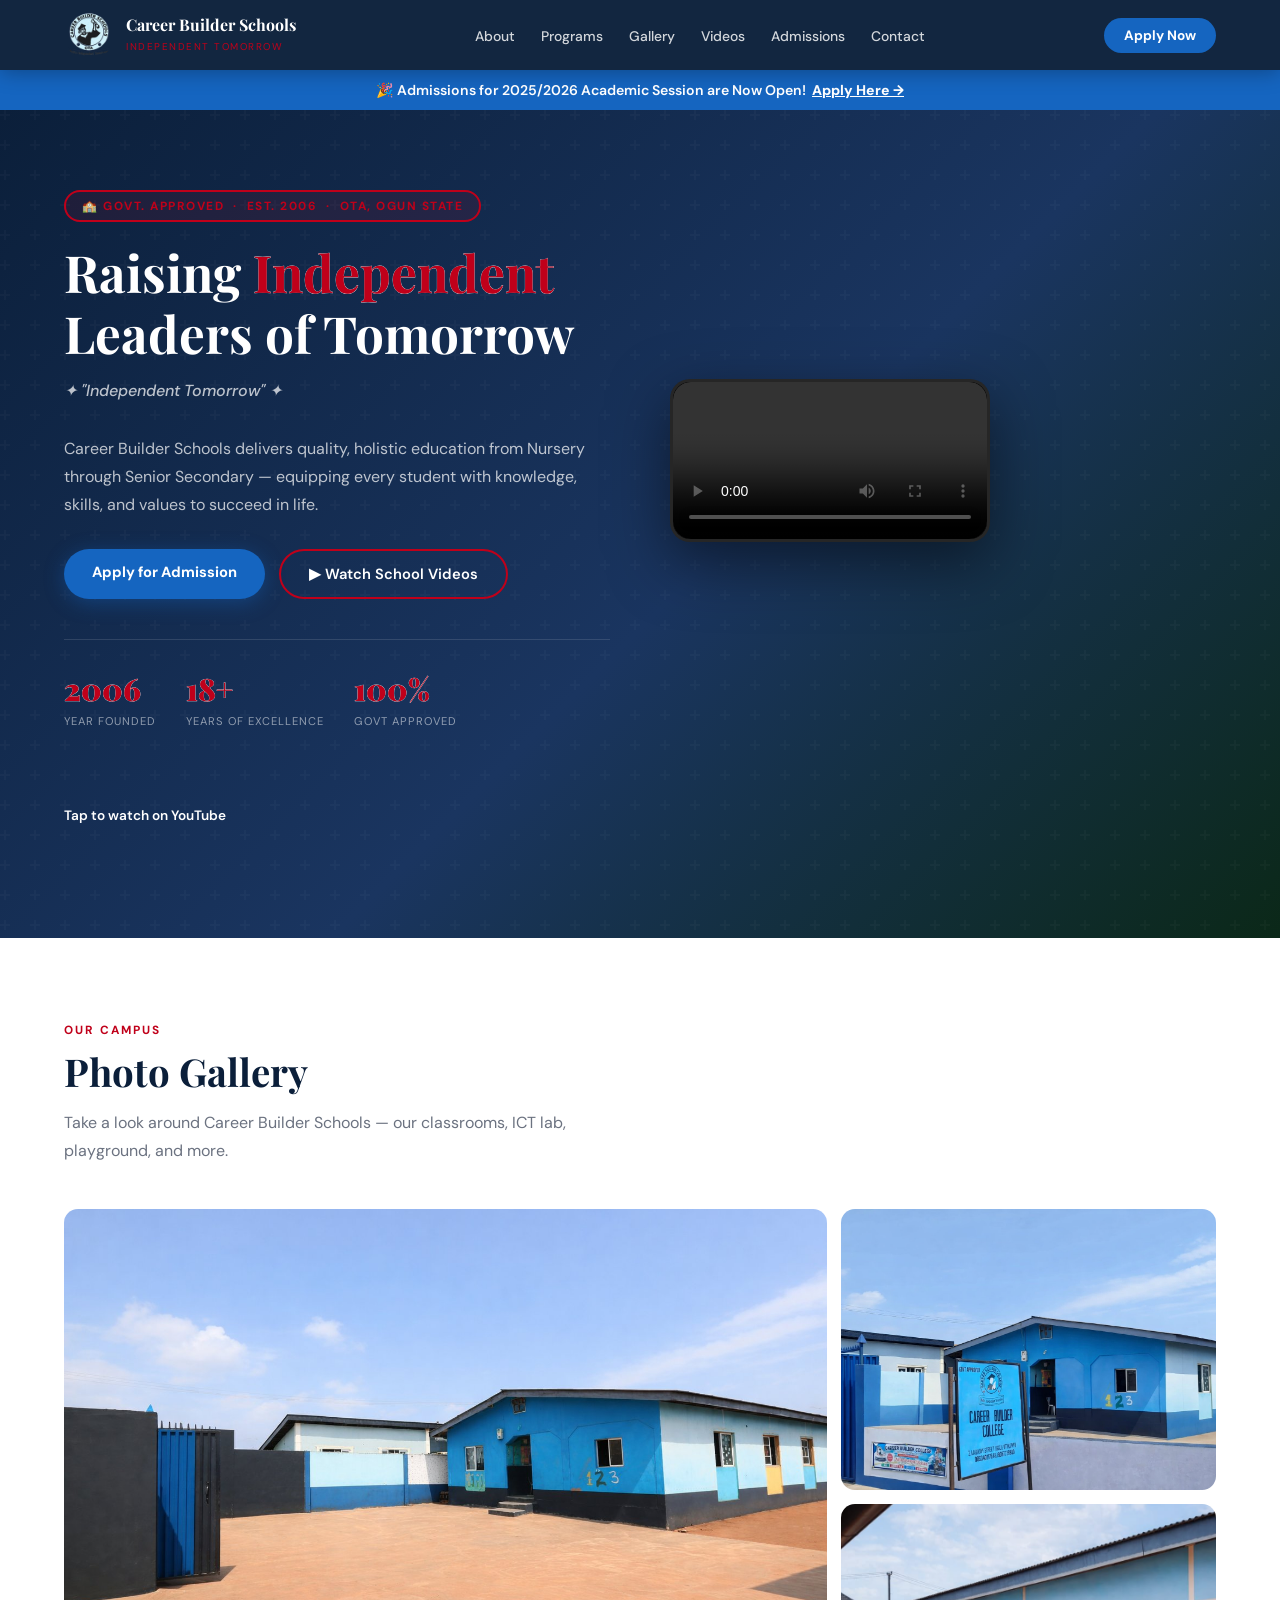
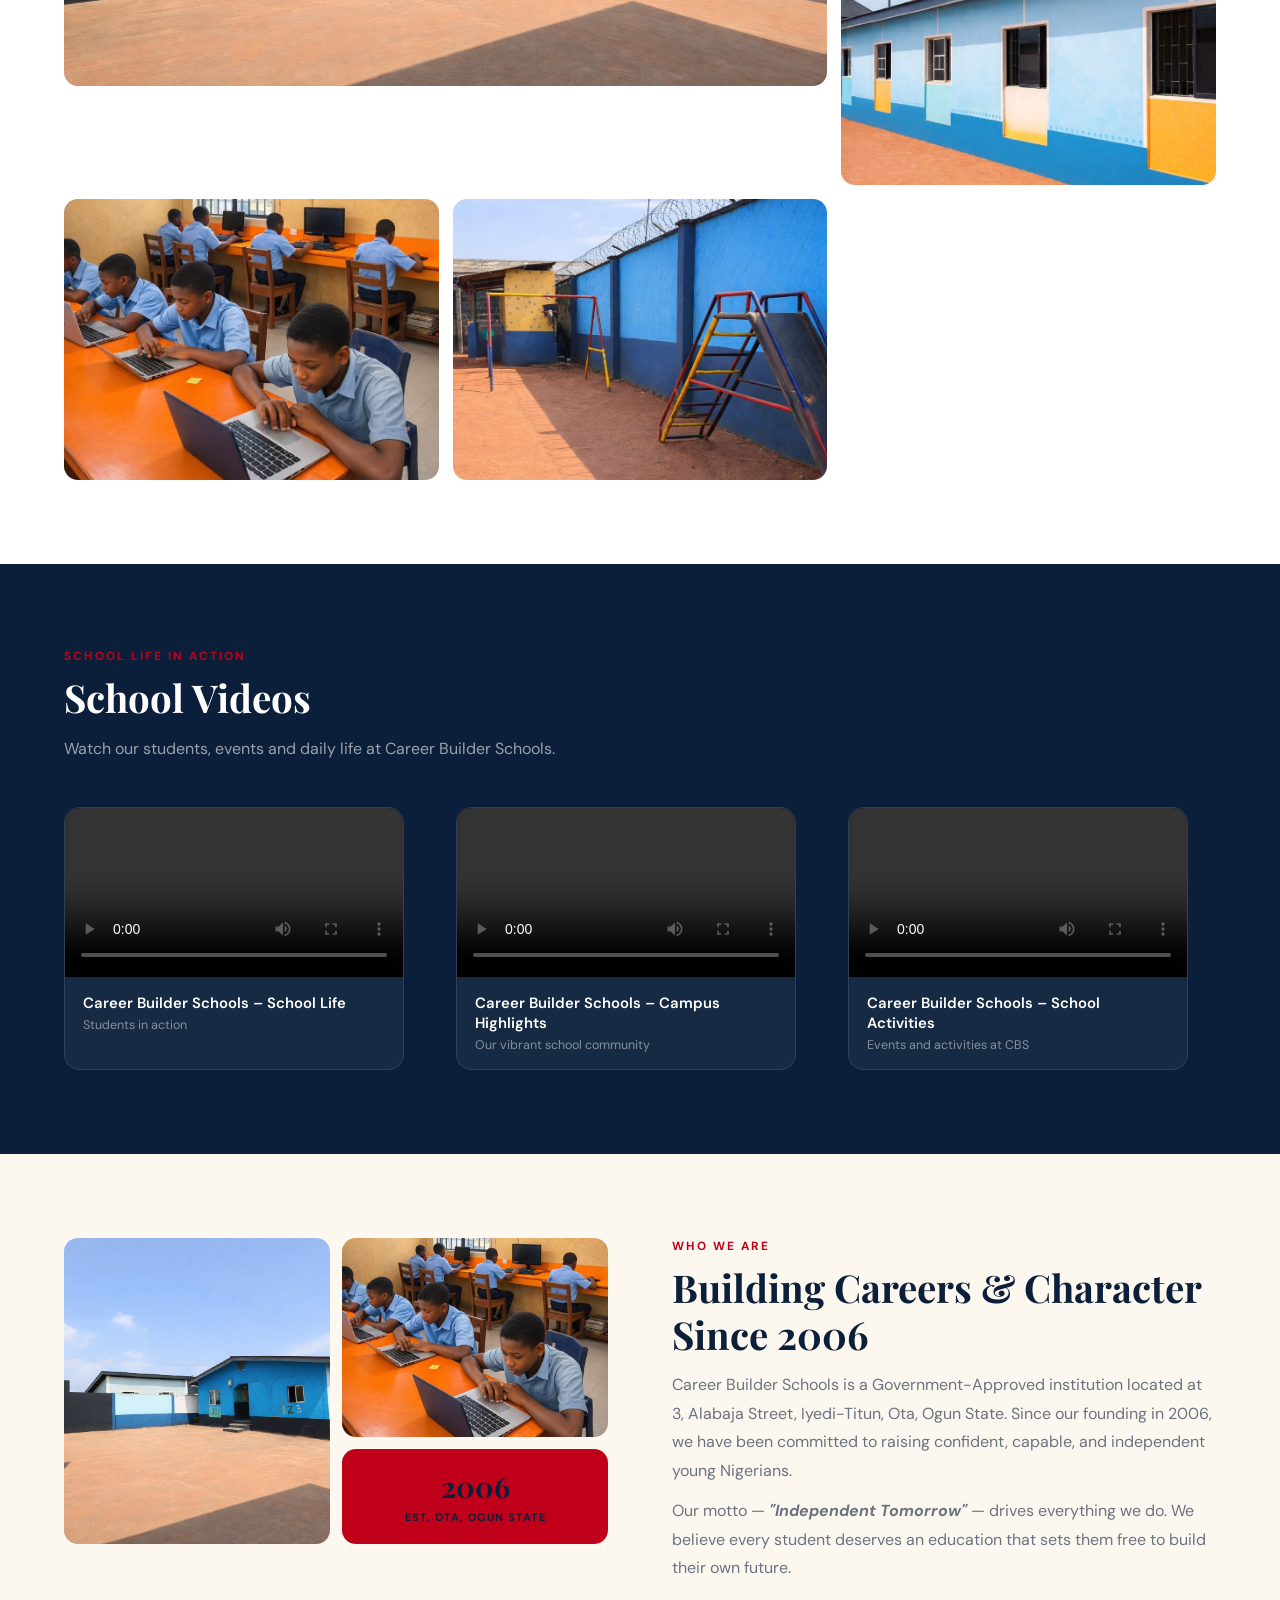
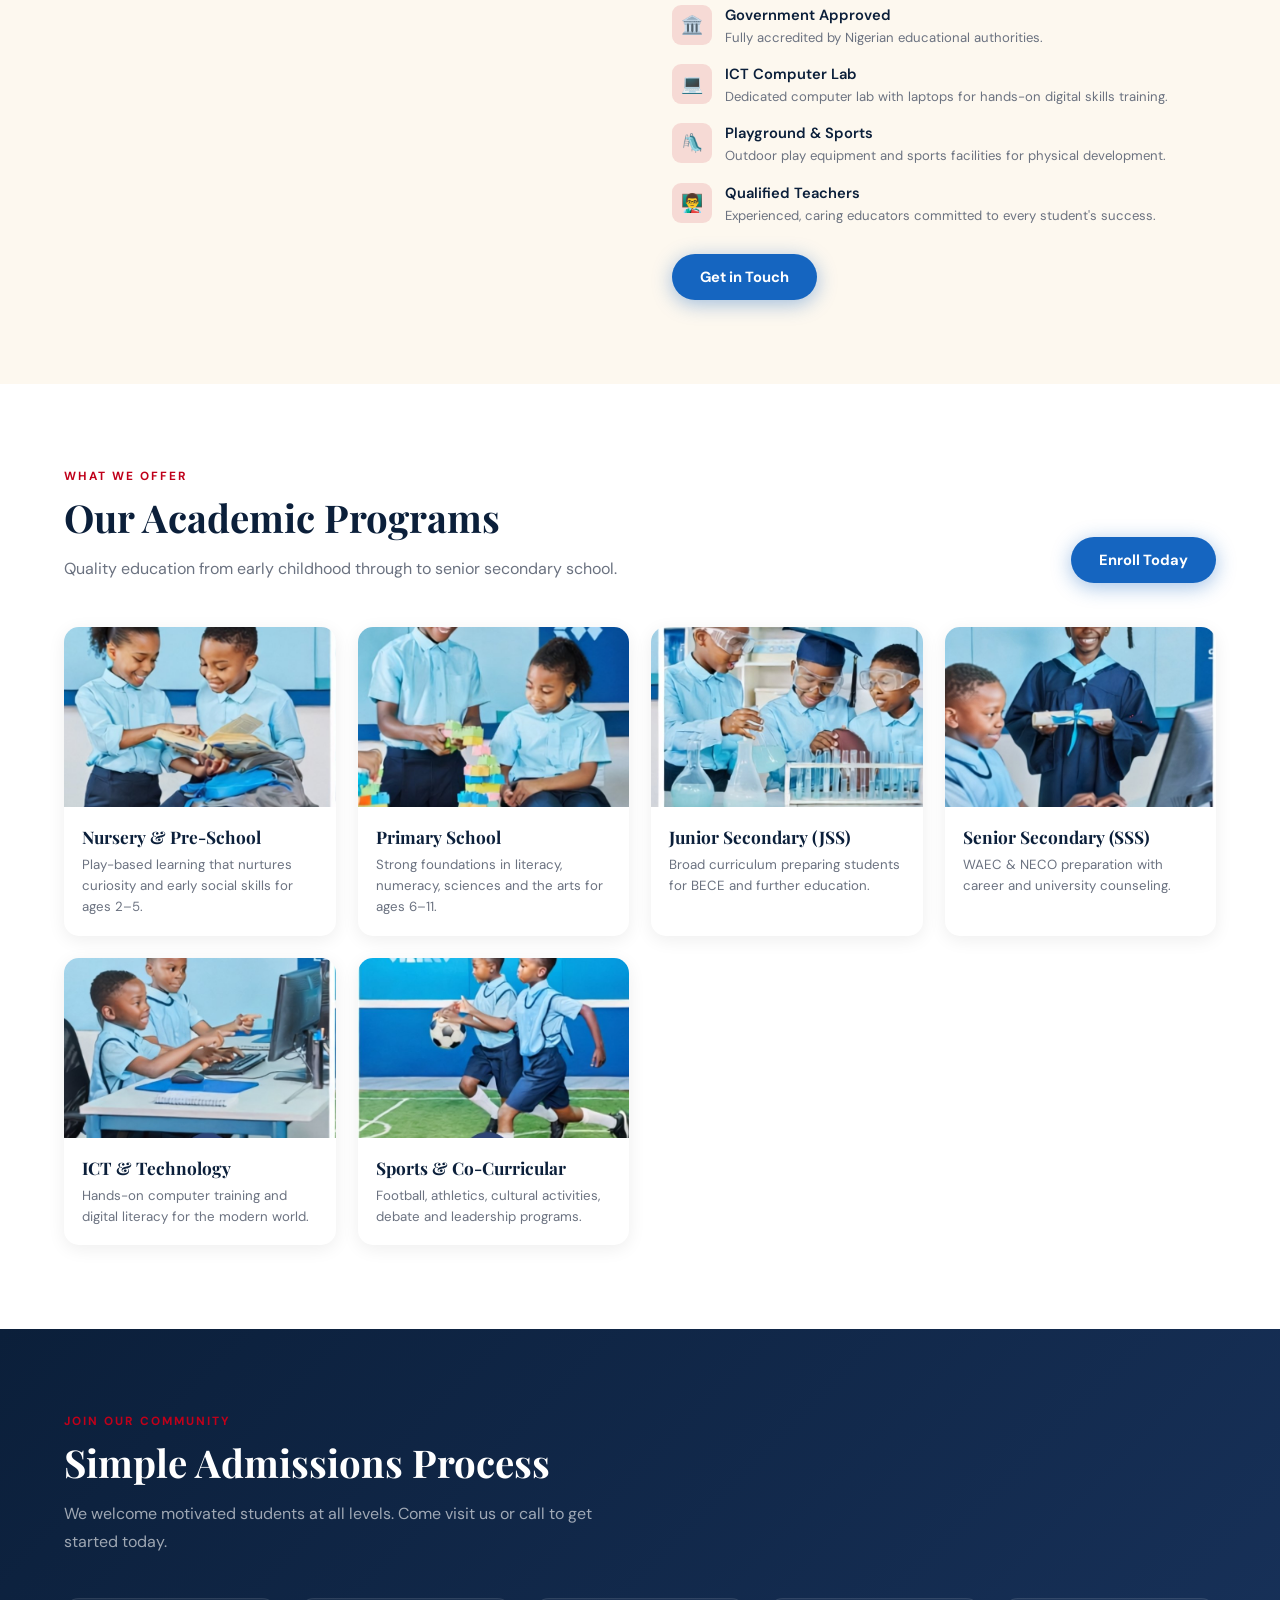
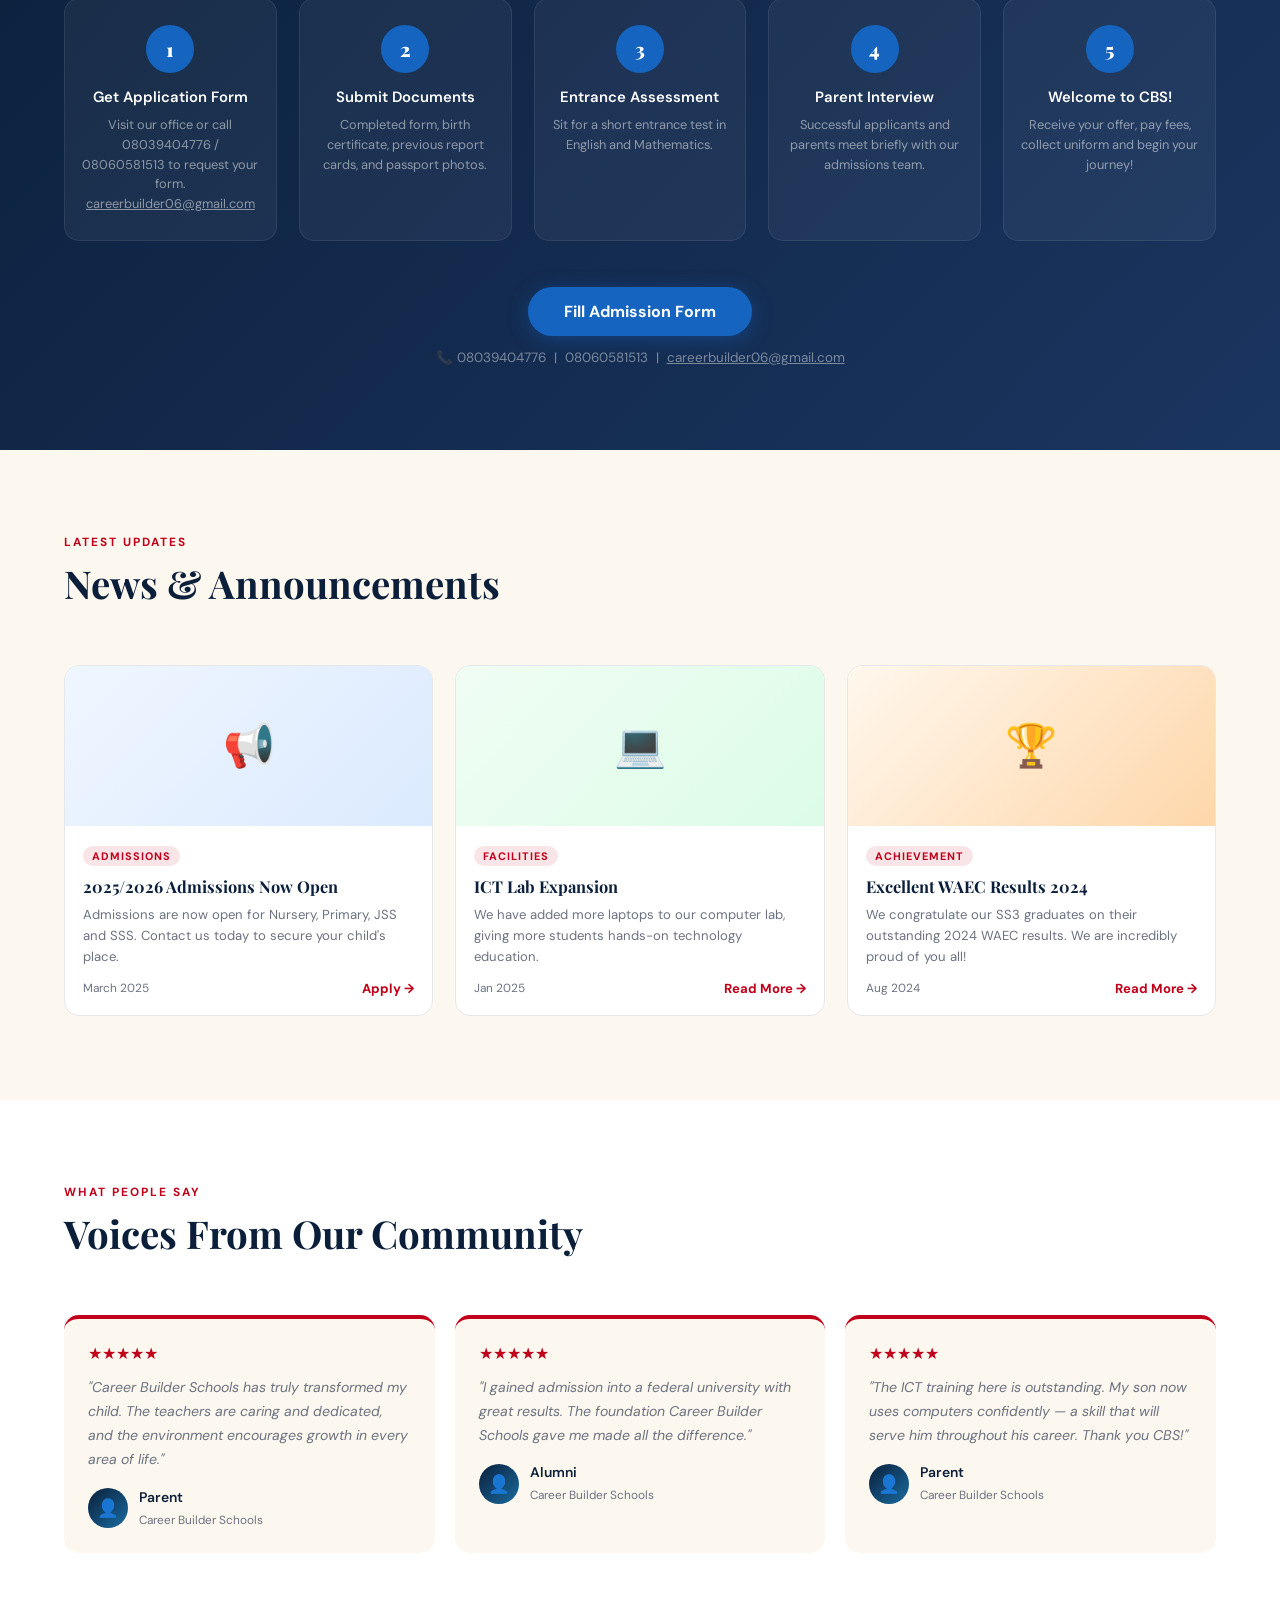
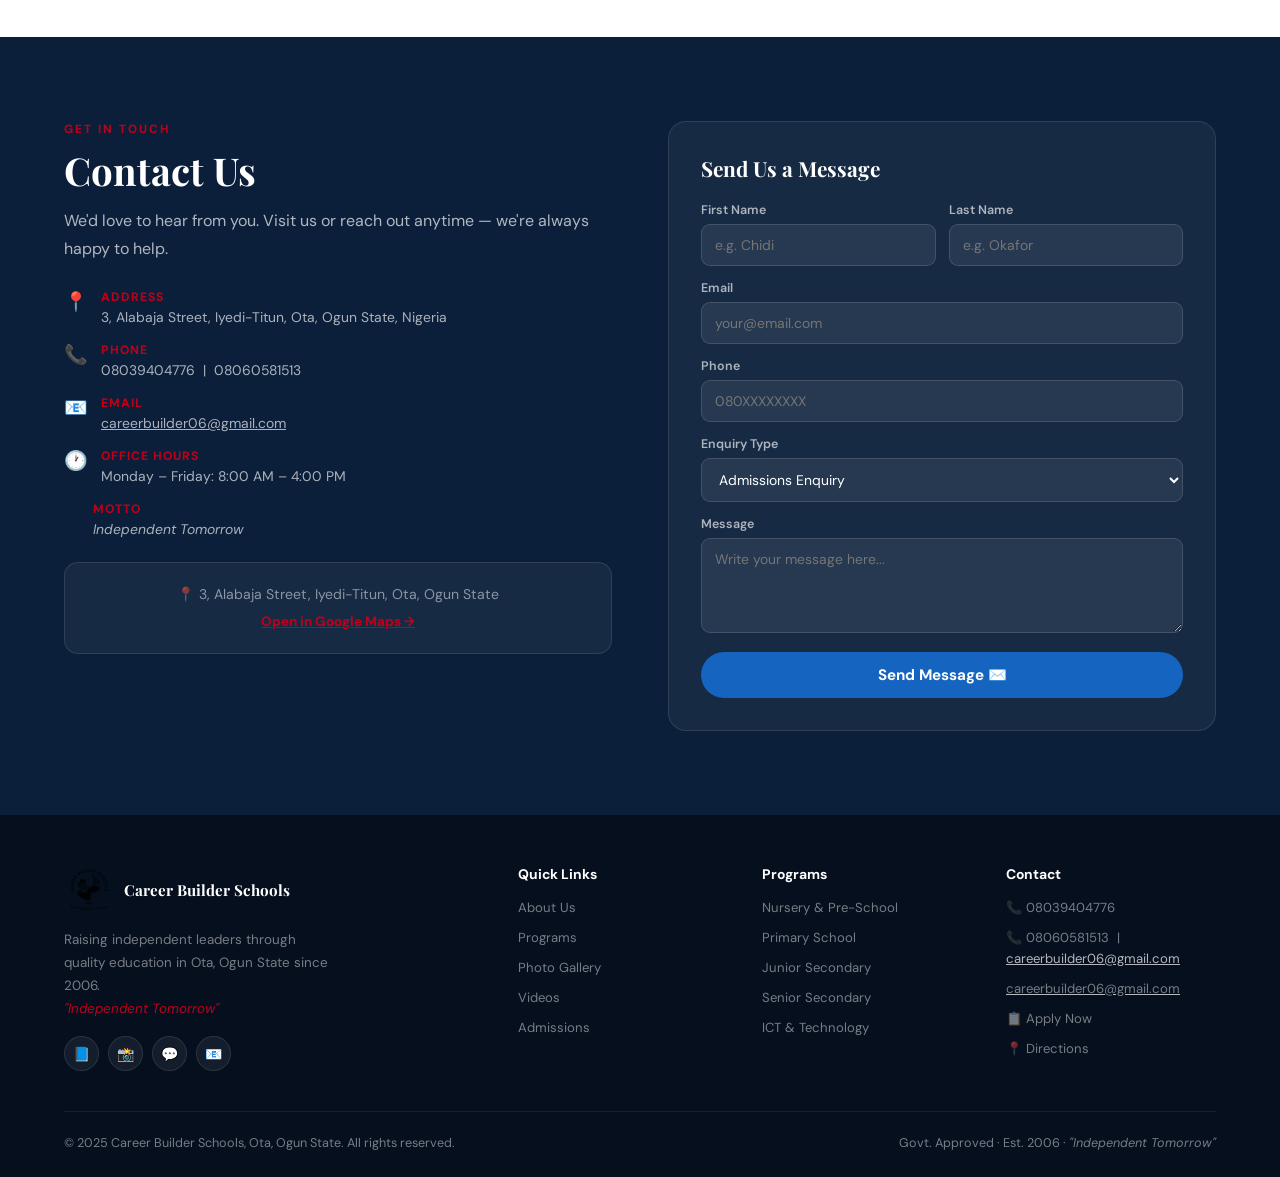
==== index.html @ 74fac438 "Add files via upload" ====
<!DOCTYPE html>
<html lang="en">
<head>
  <meta charset="UTF-8"/>
  <meta name="viewport" content="width=device-width, initial-scale=1.0"/>
  <title>Career Builder Schools – Independent Tomorrow</title>
  <link href="https://fonts.googleapis.com/css2?family=Playfair+Display:wght@700;900&family=DM+Sans:wght@300;400;500;600&display=swap" rel="stylesheet"/>
  <style>
    :root {
      --navy:#0B1F3A; --blue:#1A6BA0; --sky:#4DB8E8;
      --gold:#C0001A; --gold-light:#E8001F; --school-blue:#1565C0; --school-blue-light:#1E88E5;
      --cream:#FDF8EF; --white:#FFFFFF; --gray:#6B7280;
    }
    *,*::before,*::after{box-sizing:border-box;margin:0;padding:0;}
    html{scroll-behavior:smooth;}
    body{font-family:'DM Sans',sans-serif;background:var(--cream);color:var(--navy);overflow-x:hidden;}

    /* NAV */
    nav{position:fixed;top:0;width:100%;z-index:1000;background:rgba(11,31,58,0.97);backdrop-filter:blur(10px);display:flex;align-items:center;justify-content:space-between;padding:0 5%;height:70px;box-shadow:0 2px 20px rgba(0,0,0,0.3);}
    .nav-logo{display:flex;align-items:center;gap:12px;text-decoration:none;}
    .logo-circle{width:50px;height:50px;border-radius:50%;overflow:hidden;border:none;background:transparent;flex-shrink:0;display:flex;align-items:center;justify-content:center;}
    .logo-circle img{width:100%;height:100%;object-fit:contain;}
    .nav-logo-text span{font-family:'Playfair Display',serif;color:white;font-size:1rem;font-weight:700;display:block;line-height:1.2;}
    .nav-logo-text small{color:var(--gold);font-size:0.62rem;letter-spacing:1.5px;text-transform:uppercase;}
    .nav-links{display:flex;gap:26px;list-style:none;}
    .nav-links a{color:rgba(255,255,255,0.82);text-decoration:none;font-size:0.87rem;font-weight:500;transition:color 0.2s;}
    .nav-links a:hover{color:var(--gold);}
    .nav-cta{background:#1565C0;color:white;padding:9px 20px;border-radius:25px;font-weight:700;text-decoration:none;font-size:0.85rem;white-space:nowrap;transition:all 0.2s;}
    .nav-cta:hover{background:#1E88E5;}
    .hamburger{display:none;flex-direction:column;gap:5px;cursor:pointer;background:none;border:none;padding:6px;}
    .hamburger span{width:25px;height:2px;background:white;border-radius:2px;display:block;transition:all 0.3s;}

    /* MOBILE MENU */
    .mobile-menu{display:none;position:fixed;top:70px;left:0;right:0;background:rgba(11,31,58,0.98);padding:24px 6%;z-index:999;flex-direction:column;gap:4px;border-top:1px solid rgba(255,255,255,0.1);}
    .mobile-menu.open{display:flex;}
    .mobile-menu a{color:rgba(255,255,255,0.85);text-decoration:none;font-size:1rem;padding:12px 0;border-bottom:1px solid rgba(255,255,255,0.07);font-weight:500;}
    .mobile-menu a:last-child{color:var(--gold);font-weight:700;border-bottom:none;margin-top:8px;}

    /* ANNOUNCE */
    .announce{background:#1565C0;color:white;text-align:center;padding:11px;font-weight:600;font-size:0.88rem;margin-top:70px;}
    .announce a{color:white;font-weight:800;text-decoration:underline;}

    /* HERO */
    .hero{min-height:92vh;background:linear-gradient(135deg,#0B1F3A 0%,#1A3560 55%,#0B2818 100%);display:flex;align-items:center;padding:60px 5%;position:relative;overflow:hidden;}
    .hero::before{content:'';position:absolute;inset:0;background:url("data:image/svg+xml,%3Csvg width='60' height='60' viewBox='0 0 60 60' xmlns='http://www.w3.org/2000/svg'%3E%3Cg fill='%23ffffff' fill-opacity='0.025'%3E%3Cpath d='M36 34v-4h-2v4h-4v2h4v4h2v-4h4v-2h-4zm0-30V0h-2v4h-4v2h4v4h2V6h4V4h-4zM6 34v-4H4v4H0v2h4v4h2v-4h4v-2H6zM6 4V0H4v4H0v2h4v4h2V6h4V4H6z'/%3E%3C/g%3E%3C/svg%3E");}
    .hero-inner{display:grid;grid-template-columns:1fr 1fr;gap:60px;align-items:center;width:100%;max-width:1200px;margin:0 auto;position:relative;z-index:1;}
    .hero-badge{display:inline-block;background:rgba(192,0,26,0.1);border:2px solid #C0001A;color:#C0001A;padding:6px 16px;border-radius:20px;font-size:0.74rem;font-weight:700;letter-spacing:1.5px;text-transform:uppercase;margin-bottom:20px;}
    .hero h1{font-family:'Playfair Display',serif;font-size:clamp(2.2rem,4vw,3.3rem);color:white;line-height:1.18;margin-bottom:14px;}
    .hero h1 em{color:var(--gold);font-style:normal;}
    .hero-motto{color:var(--sky);font-size:0.92rem;font-style:italic;margin-bottom:14px;font-weight:500;}
    .hero p{color:rgba(255,255,255,0.72);font-size:1rem;line-height:1.75;margin-bottom:30px;}
    .hero-btns{display:flex;gap:14px;flex-wrap:wrap;}
    .btn-primary{background:#1565C0;color:white;padding:13px 28px;border-radius:30px;font-weight:700;text-decoration:none;font-size:0.92rem;transition:all 0.25s;box-shadow:0 4px 20px rgba(21,101,192,0.4);display:inline-block;}
    .btn-primary:hover{background:#1E88E5;transform:translateY(-2px);}
    .btn-outline{border:2px solid #C0001A;color:white;padding:13px 28px;border-radius:30px;font-weight:600;text-decoration:none;font-size:0.92rem;transition:all 0.25s;}
    .btn-outline:hover{border-color:#E8001F;color:white;background:rgba(192,0,26,0.15);}
    .hero-stats{display:flex;gap:30px;margin-top:40px;padding-top:28px;border-top:1px solid rgba(255,255,255,0.12);flex-wrap:wrap;}
    .stat-num{font-family:'Playfair Display',serif;font-size:1.9rem;color:var(--gold);font-weight:900;display:block}
    .stat-label{color:rgba(255,255,255,0.52);font-size:0.7rem;text-transform:uppercase;letter-spacing:1px;}
    .hero-photo{border-radius:20px;overflow:hidden;box-shadow:0 20px 60px rgba(0,0,0,0.4);border:3px solid rgba(255,255,255,0.1);align-self:center;}
    .hero-photo img{width:100%;height:100%;object-fit:cover;display:block;}

    /* SECTIONS */
    section{padding:84px 5%;}
    .section-label{color:var(--gold);font-size:0.74rem;font-weight:700;letter-spacing:2px;text-transform:uppercase;margin-bottom:10px;}
    .section-title{font-family:'Playfair Display',serif;font-size:clamp(1.8rem,3vw,2.55rem);color:var(--navy);line-height:1.22;margin-bottom:14px;}
    .section-subtitle{color:var(--gray);font-size:1rem;line-height:1.75;max-width:580px;}
    .section-head-row{display:flex;align-items:flex-end;justify-content:space-between;flex-wrap:wrap;gap:20px;margin-bottom:44px;}

    /* GALLERY */
    .gallery-section{background:var(--white);}
    .gallery-grid{display:grid;grid-template-columns:repeat(3,1fr);gap:14px;}
    .gallery-grid .big{grid-column:span 2;grid-row:span 2;}
    .gallery-item{border-radius:14px;overflow:hidden;position:relative;cursor:pointer;}
    .gallery-item:not(.big){aspect-ratio:4/3;}
    .gallery-item.big{aspect-ratio:16/10;}
    .gallery-item img{width:100%;height:100%;object-fit:cover;transition:transform 0.5s cubic-bezier(0.34,1.56,0.64,1);display:block;}
    .gallery-item:hover img{transform:scale(1.05);}
    .gallery-overlay{position:absolute;inset:0;background:linear-gradient(to top,rgba(0,0,0,0.6),transparent 55%);opacity:0;transition:opacity 0.3s;display:flex;align-items:flex-end;padding:14px;}
    .gallery-item:hover .gallery-overlay{opacity:1;}
    .gallery-overlay span{color:white;font-size:0.83rem;font-weight:600;}

    /* VIDEOS */
    .video-section{background:var(--navy);}
    .video-section .section-title{color:white;}
    .video-section .section-subtitle{color:rgba(255,255,255,0.58);}
    .video-grid{display:grid;grid-template-columns:repeat(auto-fit,minmax(260px,1fr));gap:24px;}
    .video-card{border-radius:16px;overflow:hidden;background:rgba(255,255,255,0.05);border:1px solid rgba(255,255,255,0.1);width:100%;max-width:340px;}
    .video-wrap{position:relative;width:100%;padding-top:177.78%;}
    .video-wrap iframe{position:absolute;top:0;left:0;width:100%;height:100%;border:none;display:block;}
    .video-info{padding:16px 18px;}
    .video-info h4{color:white;font-size:0.93rem;font-weight:600;margin-bottom:4px;}
    .video-info p{color:rgba(255,255,255,0.48);font-size:0.78rem;}

    /* ABOUT */
    .about{background:var(--cream);}
    .about-inner{display:grid;grid-template-columns:1fr 1fr;gap:64px;align-items:start;}
    .about-imgs{display:grid;grid-template-columns:1fr 1fr;gap:12px;}
    .about-img{border-radius:14px;overflow:hidden;}
    .about-img:not(.tall){aspect-ratio:4/3;}
    .about-img.tall{grid-row:span 2;}
    .about-img img{width:100%;height:100%;object-fit:cover;display:block;}
    .about-badge{background:var(--gold);color:var(--navy);border-radius:14px;padding:18px;text-align:center;}
    .about-badge strong{font-family:'Playfair Display',serif;font-size:1.8rem;display:block;}
    .about-badge small{font-size:0.68rem;font-weight:700;text-transform:uppercase;letter-spacing:1px;}
    .feat-row{display:flex;align-items:flex-start;gap:13px;margin-bottom:16px;}
    .feat-icon{width:40px;height:40px;background:rgba(192,0,26,0.12);border-radius:9px;display:flex;align-items:center;justify-content:center;font-size:18px;flex-shrink:0;}
    .feat-row h4{font-weight:600;margin-bottom:3px;font-size:0.92rem;}
    .feat-row p{color:var(--gray);font-size:0.82rem;line-height:1.55;}

    /* PROGRAMS */
    .programs{background:var(--white);}
    .prog-grid{display:grid;grid-template-columns:repeat(auto-fit,minmax(230px,1fr));gap:22px;}
    .prog-card{border-radius:15px;overflow:hidden;box-shadow:0 4px 18px rgba(0,0,0,0.07);transition:all 0.35s cubic-bezier(0.34,1.56,0.64,1);cursor:pointer;-webkit-tap-highlight-color:transparent;}
    .prog-card:hover,.prog-card:active{transform:translateY(-8px) scale(1.02);box-shadow:0 20px 40px rgba(0,0,0,0.15);}
    .prog-card:hover{transform:translateY(-5px);box-shadow:0 12px 36px rgba(0,0,0,0.13);}
    .prog-icon{height:180px;display:flex;align-items:center;justify-content:center;font-size:44px;overflow:hidden;}
    .prog-body{padding:18px;}
    .prog-body h3{font-family:'Playfair Display',serif;font-size:1.08rem;margin-bottom:6px;}
    .prog-body p{color:var(--gray);font-size:0.83rem;line-height:1.6;}

    /* ADMISSIONS */
    .admissions{background:linear-gradient(135deg,var(--navy),#1A3560);}
    .admissions .section-title{color:white;}
    .admissions .section-subtitle{color:rgba(255,255,255,0.6);}
    .steps{display:grid;grid-template-columns:repeat(auto-fit,minmax(175px,1fr));gap:22px;margin-top:42px;}
    .step{text-align:center;padding:26px 16px;background:rgba(255,255,255,0.05);border:1px solid rgba(255,255,255,0.08);border-radius:15px;}
    .step-num{width:48px;height:48px;background:#1565C0;border-radius:50%;display:flex;align-items:center;justify-content:center;font-family:'Playfair Display',serif;font-size:1.2rem;font-weight:900;color:white;margin:0 auto 14px;}
    .step h3{color:white;font-size:0.93rem;margin-bottom:8px;font-weight:600;}
    .step p{color:rgba(255,255,255,0.5);font-size:0.8rem;line-height:1.55;}

    /* NEWS */
    .news{background:var(--cream);}
    .news-grid{display:grid;grid-template-columns:repeat(auto-fill,minmax(280px,1fr));gap:22px;}
    .news-card{background:white;border-radius:15px;overflow:hidden;border:1px solid #E5E7EB;transition:all 0.35s cubic-bezier(0.34,1.56,0.64,1);-webkit-tap-highlight-color:transparent;}
    .news-card:hover,.news-card:active{box-shadow:0 20px 40px rgba(0,0,0,0.15);transform:translateY(-8px) scale(1.01);}
    .news-img{height:160px;display:flex;align-items:center;justify-content:center;font-size:42px;}
    .news-body{padding:18px;}
    .news-tag{display:inline-block;background:rgba(192,0,26,0.1);color:var(--gold);font-size:0.68rem;font-weight:700;padding:3px 9px;border-radius:10px;text-transform:uppercase;letter-spacing:1px;margin-bottom:9px;}
    .news-body h3{font-family:'Playfair Display',serif;font-size:1.02rem;margin-bottom:7px;line-height:1.35;}
    .news-body p{color:var(--gray);font-size:0.82rem;line-height:1.6;margin-bottom:13px;}
    .news-meta{display:flex;justify-content:space-between;align-items:center;}
    .news-date{color:var(--gray);font-size:0.74rem;}
    .news-link{color:var(--gold);font-weight:700;text-decoration:none;font-size:0.82rem;}

    /* TESTIMONIALS */
    .testimonials{background:var(--white);}
    .testi-grid{display:grid;grid-template-columns:repeat(auto-fit,minmax(265px,1fr));gap:20px;}
    .testi-card{background:var(--cream);border-radius:15px;padding:24px;border-top:4px solid var(--gold);}
    .testi-stars{color:var(--gold);margin-bottom:11px;}
    .testi-card p{color:var(--gray);font-size:0.88rem;line-height:1.72;margin-bottom:16px;font-style:italic;}
    .testi-author{display:flex;align-items:center;gap:11px;}
    .testi-avatar{width:40px;height:40px;border-radius:50%;background:linear-gradient(135deg,var(--navy),var(--blue));display:flex;align-items:center;justify-content:center;color:white;font-size:1.1rem;flex-shrink:0;}
    .testi-author h4{font-weight:600;font-size:0.87rem;margin-bottom:2px;}
    .testi-author span{color:var(--gray);font-size:0.74rem;}

    /* CONTACT */
    .contact{background:var(--navy);}
    .contact .section-title{color:white;}
    .contact-inner{display:grid;grid-template-columns:1fr 1fr;gap:56px;}
    .contact-info-text{color:rgba(255,255,255,0.68);line-height:1.75;margin-bottom:26px;}
    .contact-detail{display:flex;gap:13px;margin-bottom:16px;align-items:flex-start;}
    .c-icon{font-size:19px;flex-shrink:0;}
    .contact-detail h4{color:var(--gold);font-size:0.76rem;text-transform:uppercase;letter-spacing:1px;font-weight:700;margin-bottom:3px;}
    .contact-detail p{color:rgba(255,255,255,0.66);font-size:0.87rem;margin:0;}
    .contact-form{background:rgba(255,255,255,0.05);border:1px solid rgba(255,255,255,0.1);border-radius:18px;padding:32px;}
    .contact-form h3{color:white;font-family:'Playfair Display',serif;font-size:1.3rem;margin-bottom:20px;}
    .form-row{display:grid;grid-template-columns:1fr 1fr;gap:13px;}
    .form-group{margin-bottom:14px;}
    .form-group label{display:block;color:rgba(255,255,255,0.65);font-size:0.78rem;font-weight:600;margin-bottom:6px;}
    .form-group input,.form-group select,.form-group textarea{width:100%;background:rgba(255,255,255,0.07);border:1px solid rgba(255,255,255,0.13);border-radius:9px;padding:11px 13px;color:white;font-family:'DM Sans',sans-serif;font-size:0.87rem;outline:none;transition:border-color 0.2s;}
    .form-group input:focus,.form-group select:focus,.form-group textarea:focus{border-color:var(--gold);}
    .form-group select option{background:var(--navy);}
    .form-group textarea{resize:vertical;min-height:95px;}
    .form-submit{width:100%;background:#1565C0;color:white;border:none;border-radius:28px;padding:13px;font-size:0.95rem;font-weight:700;cursor:pointer;font-family:'DM Sans',sans-serif;transition:all 0.2s;}
    .form-submit:hover{background:#1E88E5;transform:translateY(-2px);}

    /* FOOTER */
    footer{background:#060F1E;color:rgba(255,255,255,0.46);padding:50px 5% 26px;}
    .footer-grid{display:grid;grid-template-columns:2fr 1fr 1fr 1fr;gap:34px;margin-bottom:40px;}
    .footer-brand p{font-size:0.84rem;line-height:1.72;margin:13px 0 16px;max-width:265px;}
    .footer-social{display:flex;gap:9px;}
    .social-btn{width:35px;height:35px;border-radius:50%;background:rgba(255,255,255,0.06);border:1px solid rgba(255,255,255,0.1);display:flex;align-items:center;justify-content:center;font-size:14px;text-decoration:none;transition:all 0.2s;}
    .social-btn:hover{background:var(--gold);border-color:var(--gold);}
    .footer-col h4{color:white;font-weight:700;font-size:0.87rem;margin-bottom:13px;}
    .footer-col ul{list-style:none;display:flex;flex-direction:column;gap:9px;}
    .footer-col ul a{color:rgba(255,255,255,0.46);text-decoration:none;font-size:0.82rem;transition:color 0.2s;}
    .footer-col ul a:hover{color:var(--gold);}
    .footer-bottom{border-top:1px solid rgba(255,255,255,0.07);padding-top:22px;display:flex;justify-content:space-between;flex-wrap:wrap;gap:10px;font-size:0.79rem;}

    /* RESPONSIVE */
    @media (max-width:900px){
      .hero-inner{grid-template-columns:1fr;}
      .hero-photo{display:block;max-width:280px;margin:0 auto;}
      .about-inner,.contact-inner{grid-template-columns:1fr;gap:36px;}
      .video-grid{grid-template-columns:1fr;}
      .gallery-grid{grid-template-columns:1fr 1fr;}
      .gallery-grid .big{grid-column:span 1;grid-row:span 1;aspect-ratio:4/3;}
      .footer-grid{grid-template-columns:1fr 1fr;}
    }
    @media (max-width:600px){
      .nav-links,.nav-cta{display:none;}
      .hamburger{display:flex;}
      .hero{padding:38px 4%;}
      section{padding:54px 4%;}
      .form-row{grid-template-columns:1fr;}
      .gallery-grid{grid-template-columns:1fr;}
      .footer-grid{grid-template-columns:1fr;}
    }

    @keyframes fadeUp{from{opacity:0;transform:translateY(26px);}to{opacity:1;transform:translateY(0);}}
    .hero-badge{animation:fadeUp 0.6s ease both;}
    .hero h1{animation:fadeUp 0.7s 0.1s ease both;}
    .hero-motto{animation:fadeUp 0.7s 0.15s ease both;}
    .hero p{animation:fadeUp 0.7s 0.2s ease both;}
    .hero-btns{animation:fadeUp 0.7s 0.27s ease both;}
    .hero-stats{animation:fadeUp 0.7s 0.34s ease both;}
    .hero-photo{animation:fadeUp 0.9s 0.2s ease both;}

    /* VIDEO MODAL */
    .video-modal-overlay {
      display: none; position: fixed; inset: 0; z-index: 9999;
      background: rgba(0,0,0,0.92); align-items: center; justify-content: center;
      padding: 20px;
    }
    .video-modal-overlay.open { display: flex; }
    .video-modal-inner {
      position: relative; width: 100%; max-width: 400px;
      background: #000; border-radius: 16px; overflow: hidden;
      box-shadow: 0 20px 60px rgba(0,0,0,0.8);
    }
    .video-modal-inner .aspect { position: relative; padding-top: 177.78%; }
    .video-modal-inner iframe {
      position: absolute; top: 0; left: 0;
      width: 100%; height: 100%; border: none;
    }
    .modal-close {
      position: absolute; top: -44px; right: 0;
      background: none; border: none; color: white;
      font-size: 1.6rem; cursor: pointer;
      font-family: 'DM Sans', sans-serif;
      display: flex; align-items: center; gap: 8px;
      opacity: 0.85; transition: opacity 0.2s;
    }
    .modal-close:hover { opacity: 1; }
    .modal-title {
      background: #111; color: white;
      padding: 12px 16px; font-size: 0.88rem;
      font-weight: 600; text-align: center;
    }

    @media (max-width:600px){
      .hero{padding:50px 5% 50px;}
      .hero h1{font-size:2rem !important;margin-bottom:12px;}
      .hero p{font-size:1rem !important;line-height:1.7;}
      .hero-motto{font-size:1rem !important;}
      .hero-badge{font-size:0.78rem;}
      .hero-btns{flex-direction:column;gap:12px;}
      .hero-btns a{text-align:center;padding:14px 20px;font-size:1rem;}
      .hero-stats{gap:24px;margin-top:32px;}
      .stat-num{font-size:1.7rem;}
      .stat-label{font-size:0.72rem;}
      .hero-photo{max-width:240px;margin:24px auto 0;}
      .hero-inner{gap:28px;}
      .section-title{font-size:1.7rem !important;}
      .section-subtitle{font-size:0.95rem;}
      section{padding:56px 5%;}
    }    /* Red/gold accent text - white outline shadow */
    .section-label, .hero h1 em, .hero-motto,
    .news-tag, .news-link, .testi-stars,
    .nav-logo-text small, .about-badge small,
    .form-card-header p { 
      text-shadow:none; 
    }

    /* Dark navy text on light backgrounds - subtle shadow */
    .section-title, .prog-body h3, .news-body h3,
    .feat-row h4, .form-card-header h2 { 
      text-shadow:none; 
    }

    /* Buttons text */
    .btn-primary, .btn-outline, .nav-cta, .form-submit, .btn-next, .btn-submit {
      text-shadow:none;
    }

  
    

  
    

  
    /* ── TEXT OUTLINE - precise by size ── */

    /* Large red text only - visible stroke looks good */
    .hero h1 em,
    .stat-num {
      -webkit-text-stroke: 0.5px white;
      paint-order: stroke fill;
    }

    /* Small red text - NO stroke, just clean colour */
    .section-label,
    .hero-badge,
    .hero-motto,
    .nav-logo-text small,
    .news-link,
    .news-tag,
    .testi-stars,
    .contact-detail h4,
    .about-badge small,
    .announce a {
      -webkit-text-stroke: 0;
    }

  </style>
</head>
<body>

<!-- NAV -->
<nav>
  <a class="nav-logo" href="#">
    <div class="logo-circle"><img src="[data-uri]" alt="CBS Logo"/></div>
    <div class="nav-logo-text">
      <span>Career Builder Schools</span>
      <small>Independent Tomorrow</small>
    </div>
  </a>
  <ul class="nav-links">
    <li><a href="#about">About</a></li>
    <li><a href="#programs">Programs</a></li>
    <li><a href="#gallery">Gallery</a></li>
    <li><a href="#videos">Videos</a></li>
    <li><a href="#admissions">Admissions</a></li>
    <li><a href="#contact">Contact</a></li>
  </ul>
  <a class="nav-cta" href="admission.html">Apply Now</a>
  <button class="hamburger" id="hamburgerBtn">
    <span></span><span></span><span></span>
  </button>
</nav>

<!-- MOBILE MENU -->
<div class="mobile-menu" id="mobileMenu">
  <a href="#about">About</a>
  <a href="#programs">Programs</a>
  <a href="#gallery">Gallery</a>
  <a href="#videos">Videos</a>
  <a href="#admissions">Admissions</a>
  <a href="#contact">Contact</a>
  <a href="admission.html">Apply Now →</a>
</div>

<!-- ANNOUNCE -->
<div class="announce" style="margin-top:70px">
  🎉 Admissions for 2025/2026 Academic Session are Now Open! &nbsp;<a href="#admissions">Apply Here →</a>
</div>

<!-- HERO -->
<section class="hero">
  <div class="hero-inner">
    <div>
      <div class="hero-badge">🏫 Govt. Approved &nbsp;·&nbsp; Est. 2006 &nbsp;·&nbsp; Ota, Ogun State</div>
      <h1>Raising <em>Independent</em><br/>Leaders of Tomorrow</h1>
      <p class="hero-motto">✦ "Independent Tomorrow" ✦</p>
      <p>Career Builder Schools delivers quality, holistic education from Nursery through Senior Secondary — equipping every student with knowledge, skills, and values to succeed in life.</p>
      <div class="hero-btns">
        <a class="btn-primary" href="admission.html">Apply for Admission</a>
        <a class="btn-outline" href="#" onclick="openVideoModal();return false;">▶ Watch School Videos</a>
      </div>
      <div class="hero-stats">
        <div><span class="stat-num">2006</span><span class="stat-label">Year Founded</span></div>
        <div><span class="stat-num">18+</span><span class="stat-label">Years of Excellence</span></div>
        <div><span class="stat-num">100%</span><span class="stat-label">Govt Approved</span></div>
      </div>
    </div>
    <div class="hero-photo" style="overflow:hidden;border-radius:20px;box-shadow:0 20px 60px rgba(0,0,0,0.5);border:3px solid rgba(255,255,255,0.15);background:#000;max-width:320px;width:100%;align-self:center;">
      <video
        src="hero.mp4"
        playsinline
        controls
        preload="metadata"
        style="width:100%;display:block;border-radius:18px;"
      ></video>
    </div>
          <p style="color:white;font-size:0.85rem;margin-top:14px;font-weight:600;text-shadow:none;">Tap to watch on YouTube</p>
        </div>
      </a>
    </div>
    </div>
  </div>
</section>

<!-- GALLERY -->
<section class="gallery-section" id="gallery">
  <div class="section-head-row">
    <div>
      <p class="section-label">Our Campus</p>
      <h2 class="section-title">Photo Gallery</h2>
      <p class="section-subtitle">Take a look around Career Builder Schools — our classrooms, ICT lab, playground, and more.</p>
    </div>
  </div>
  <div class="gallery-grid">
    <div class="gallery-item big">
      <img src="[data-uri]" alt="School Compound"/>
      <div class="gallery-overlay"><span>School Compound &amp; Main Building</span></div>
    </div>
    <div class="gallery-item">
      <img src="[data-uri]" alt="School Entrance"/>
      <div class="gallery-overlay"><span>School Entrance &amp; Signboard</span></div>
    </div>
    <div class="gallery-item">
      <img src="[data-uri]" alt="School Building"/>
      <div class="gallery-overlay"><span>Classroom Block</span></div>
    </div>
    <div class="gallery-item">
      <img src="[data-uri]" alt="ICT Lab"/>
      <div class="gallery-overlay"><span>ICT &amp; Computer Lab</span></div>
    </div>
    <div class="gallery-item">
      <img src="[data-uri]" alt="Playground"/>
      <div class="gallery-overlay"><span>Playground &amp; Recreation Area</span></div>
    </div>
  </div>
</section>

<!-- VIDEOS -->
<section class="video-section" id="videos">
  <div class="section-head-row">
    <div>
      <p class="section-label">School Life in Action</p>
      <h2 class="section-title" style="color:white">School Videos</h2>
      <p class="section-subtitle">Watch our students, events and daily life at Career Builder Schools.</p>
    </div>
  </div>
  <div class="video-grid">
    <div class="video-card">
      <video src="video1.mp4" controls playsinline preload="metadata"
        style="width:100%;display:block;border-radius:14px 14px 0 0;max-height:420px;background:#000;"></video>
      <div class="video-info"><h4>Career Builder Schools – School Life</h4><p>Students in action</p></div>
    </div>
    <div class="video-card">
      <video src="video2.mp4" controls playsinline preload="metadata"
        style="width:100%;display:block;border-radius:14px 14px 0 0;max-height:420px;background:#000;"></video>
      <div class="video-info"><h4>Career Builder Schools – Campus Highlights</h4><p>Our vibrant school community</p></div>
    </div>
    <div class="video-card">
      <video src="video3.mp4" controls playsinline preload="metadata"
        style="width:100%;display:block;border-radius:14px 14px 0 0;max-height:420px;background:#000;"></video>
      <div class="video-info"><h4>Career Builder Schools – School Activities</h4><p>Events and activities at CBS</p></div>
    </div>
  </div>
</section>

<!-- ABOUT -->
<section class="about" id="about">
  <div class="about-inner">
    <div class="about-imgs">
      <div class="about-img tall"><img src="[data-uri]" alt="Entrance"/></div>
      <div class="about-img"><img src="[data-uri]" alt="ICT Lab"/></div>
      <div class="about-badge"><strong>2006</strong><small>Est. Ota, Ogun State</small></div>
    </div>
    <div>
      <p class="section-label">Who We Are</p>
      <h2 class="section-title">Building Careers &amp; Character Since 2006</h2>
      <p style="color:var(--gray);line-height:1.78;margin-bottom:12px">Career Builder Schools is a Government-Approved institution located at 3, Alabaja Street, Iyedi-Titun, Ota, Ogun State. Since our founding in 2006, we have been committed to raising confident, capable, and independent young Nigerians.</p>
      <p style="color:var(--gray);line-height:1.78;margin-bottom:22px">Our motto — <em><strong>"Independent Tomorrow"</strong></em> — drives everything we do. We believe every student deserves an education that sets them free to build their own future.</p>
      <div>
        <div class="feat-row"><div class="feat-icon">🏛️</div><div><h4>Government Approved</h4><p>Fully accredited by Nigerian educational authorities.</p></div></div>
        <div class="feat-row"><div class="feat-icon">💻</div><div><h4>ICT Computer Lab</h4><p>Dedicated computer lab with laptops for hands-on digital skills training.</p></div></div>
        <div class="feat-row"><div class="feat-icon">🛝</div><div><h4>Playground &amp; Sports</h4><p>Outdoor play equipment and sports facilities for physical development.</p></div></div>
        <div class="feat-row"><div class="feat-icon">👨‍🏫</div><div><h4>Qualified Teachers</h4><p>Experienced, caring educators committed to every student's success.</p></div></div>
      </div>
      <a class="btn-primary" href="#contact" style="margin-top:12px">Get in Touch</a>
    </div>
  </div>
</section>

<!-- PROGRAMS -->
<section class="programs" id="programs">
  <div class="section-head-row">
    <div>
      <p class="section-label">What We Offer</p>
      <h2 class="section-title">Our Academic Programs</h2>
      <p class="section-subtitle">Quality education from early childhood through to senior secondary school.</p>
    </div>
    <a class="btn-primary" href="#admissions">Enroll Today</a>
  </div>
  <div class="prog-grid">
    <div class="prog-card"><div class="prog-icon" style="background:linear-gradient(135deg,#FFF3CD,#FFE082);overflow:hidden;padding:0;"><img src="[data-uri]" alt="Nursery" style="width:100%;height:100%;object-fit:cover;display:block;"></div><div class="prog-body"><h3>Nursery &amp; Pre-School</h3><p>Play-based learning that nurtures curiosity and early social skills for ages 2–5.</p></div></div>
    <div class="prog-card"><div class="prog-icon" style="background:linear-gradient(135deg,#D1FAE5,#6EE7B7);overflow:hidden;padding:0;"><img src="[data-uri]" alt="Primary" style="width:100%;height:100%;object-fit:cover;display:block;"></div><div class="prog-body"><h3>Primary School</h3><p>Strong foundations in literacy, numeracy, sciences and the arts for ages 6–11.</p></div></div>
    <div class="prog-card"><div class="prog-icon" style="background:linear-gradient(135deg,#DBEAFE,#93C5FD);overflow:hidden;padding:0;"><img src="[data-uri]" alt="JSS" style="width:100%;height:100%;object-fit:cover;display:block;"></div><div class="prog-body"><h3>Junior Secondary (JSS)</h3><p>Broad curriculum preparing students for BECE and further education.</p></div></div>
    <div class="prog-card"><div class="prog-icon" style="background:linear-gradient(135deg,#FCE7F3,#F9A8D4);overflow:hidden;padding:0;"><img src="[data-uri]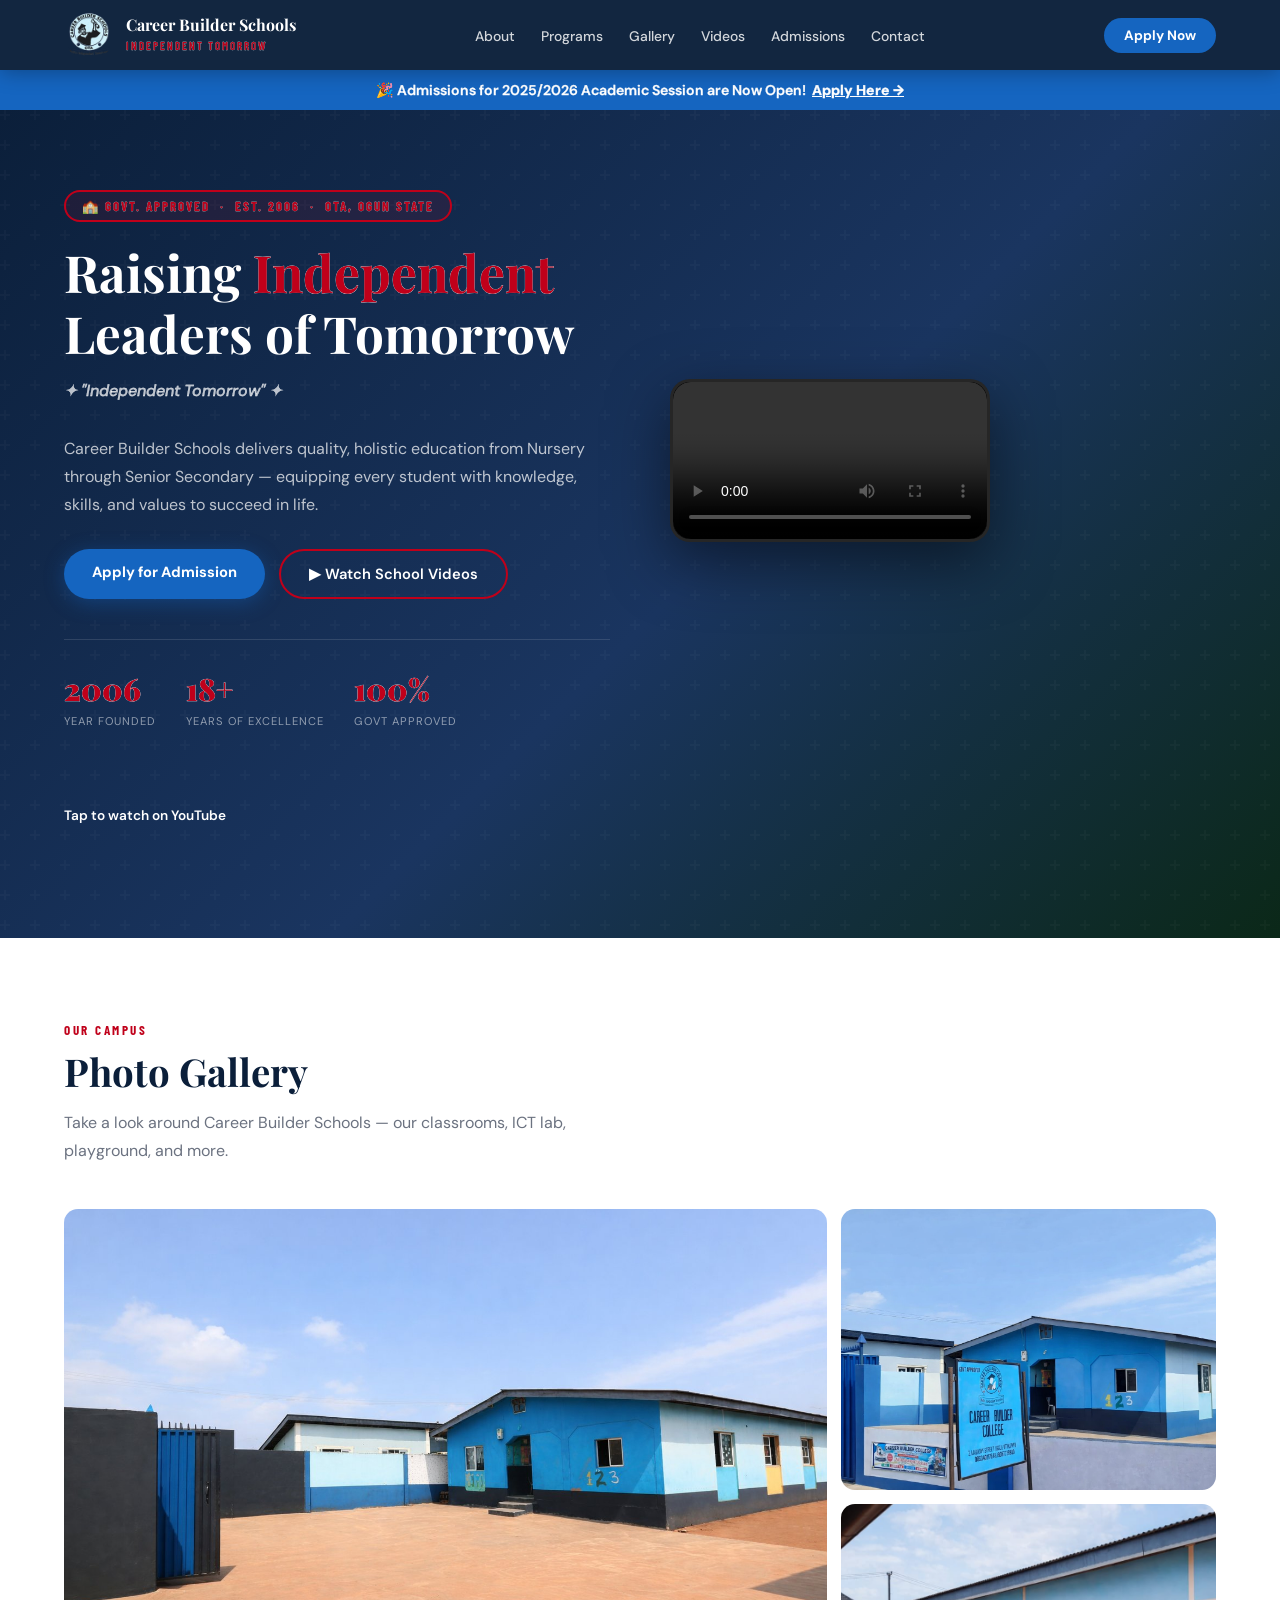
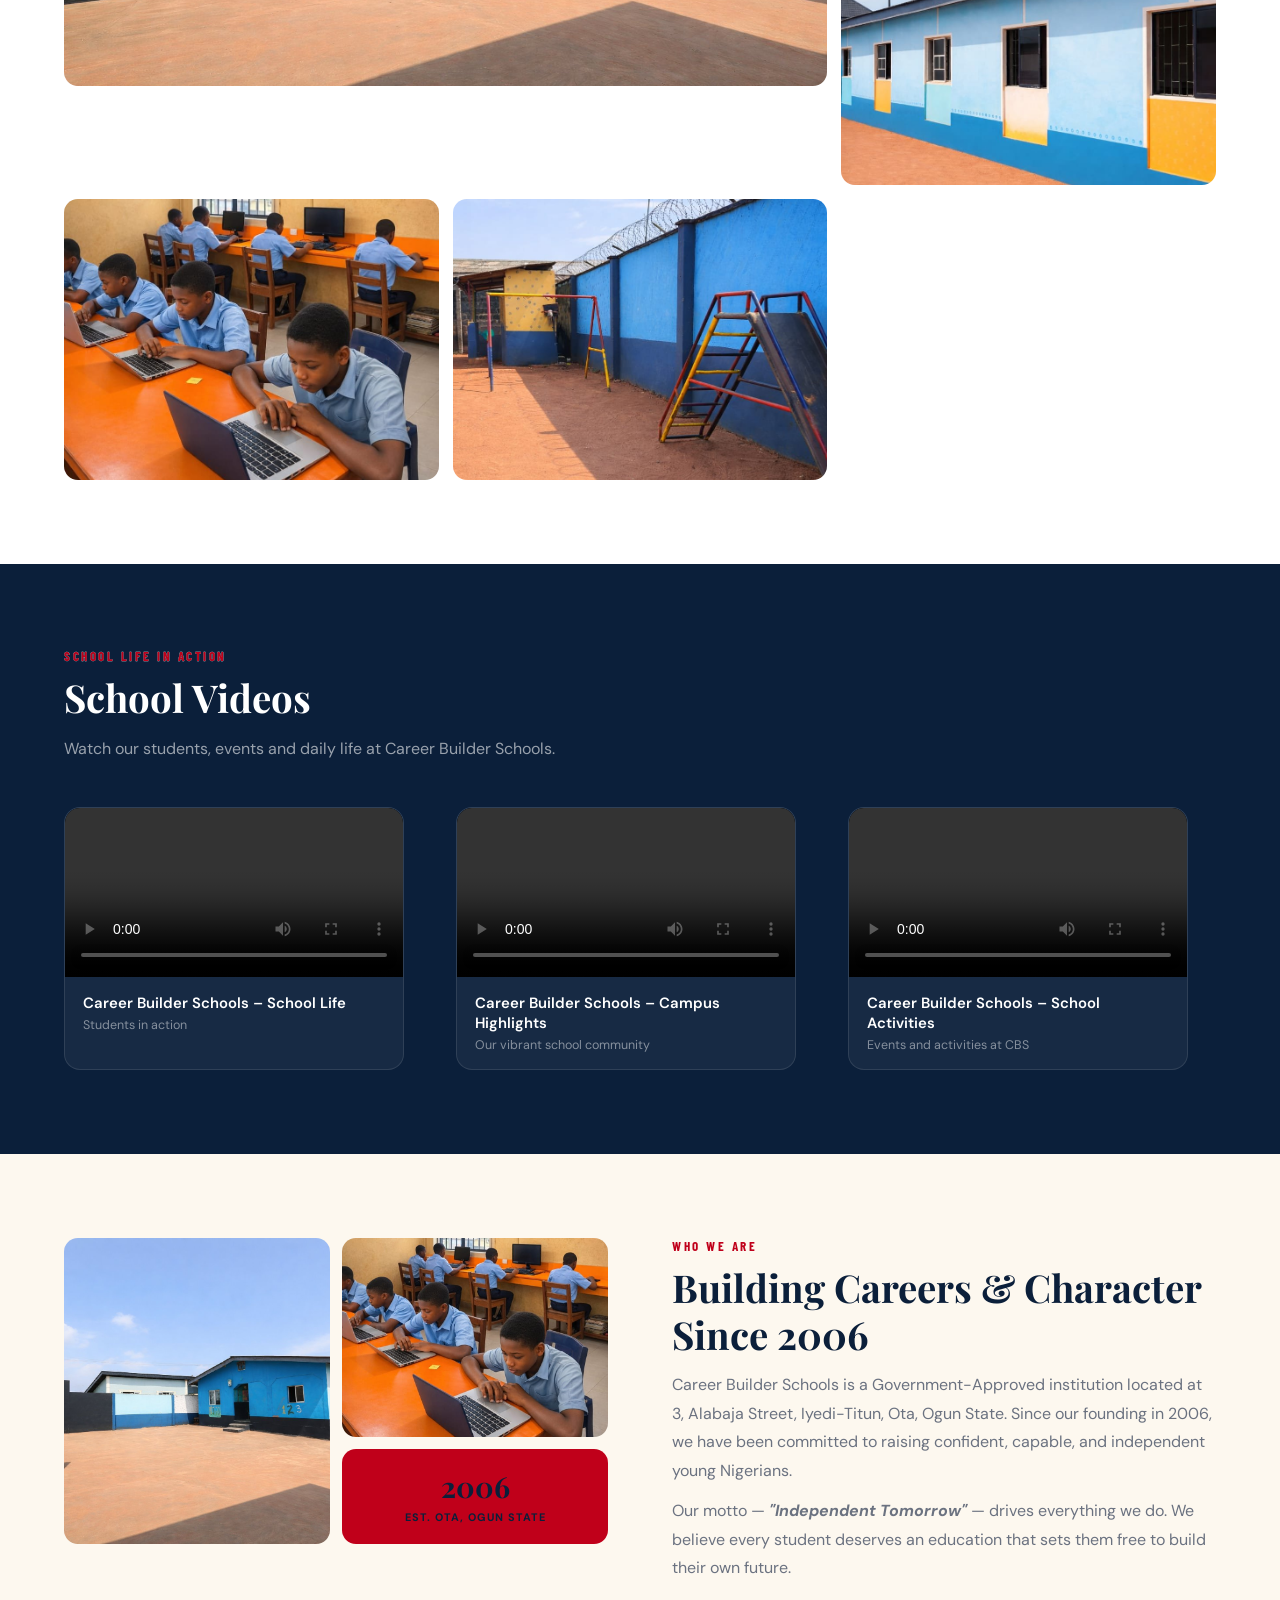
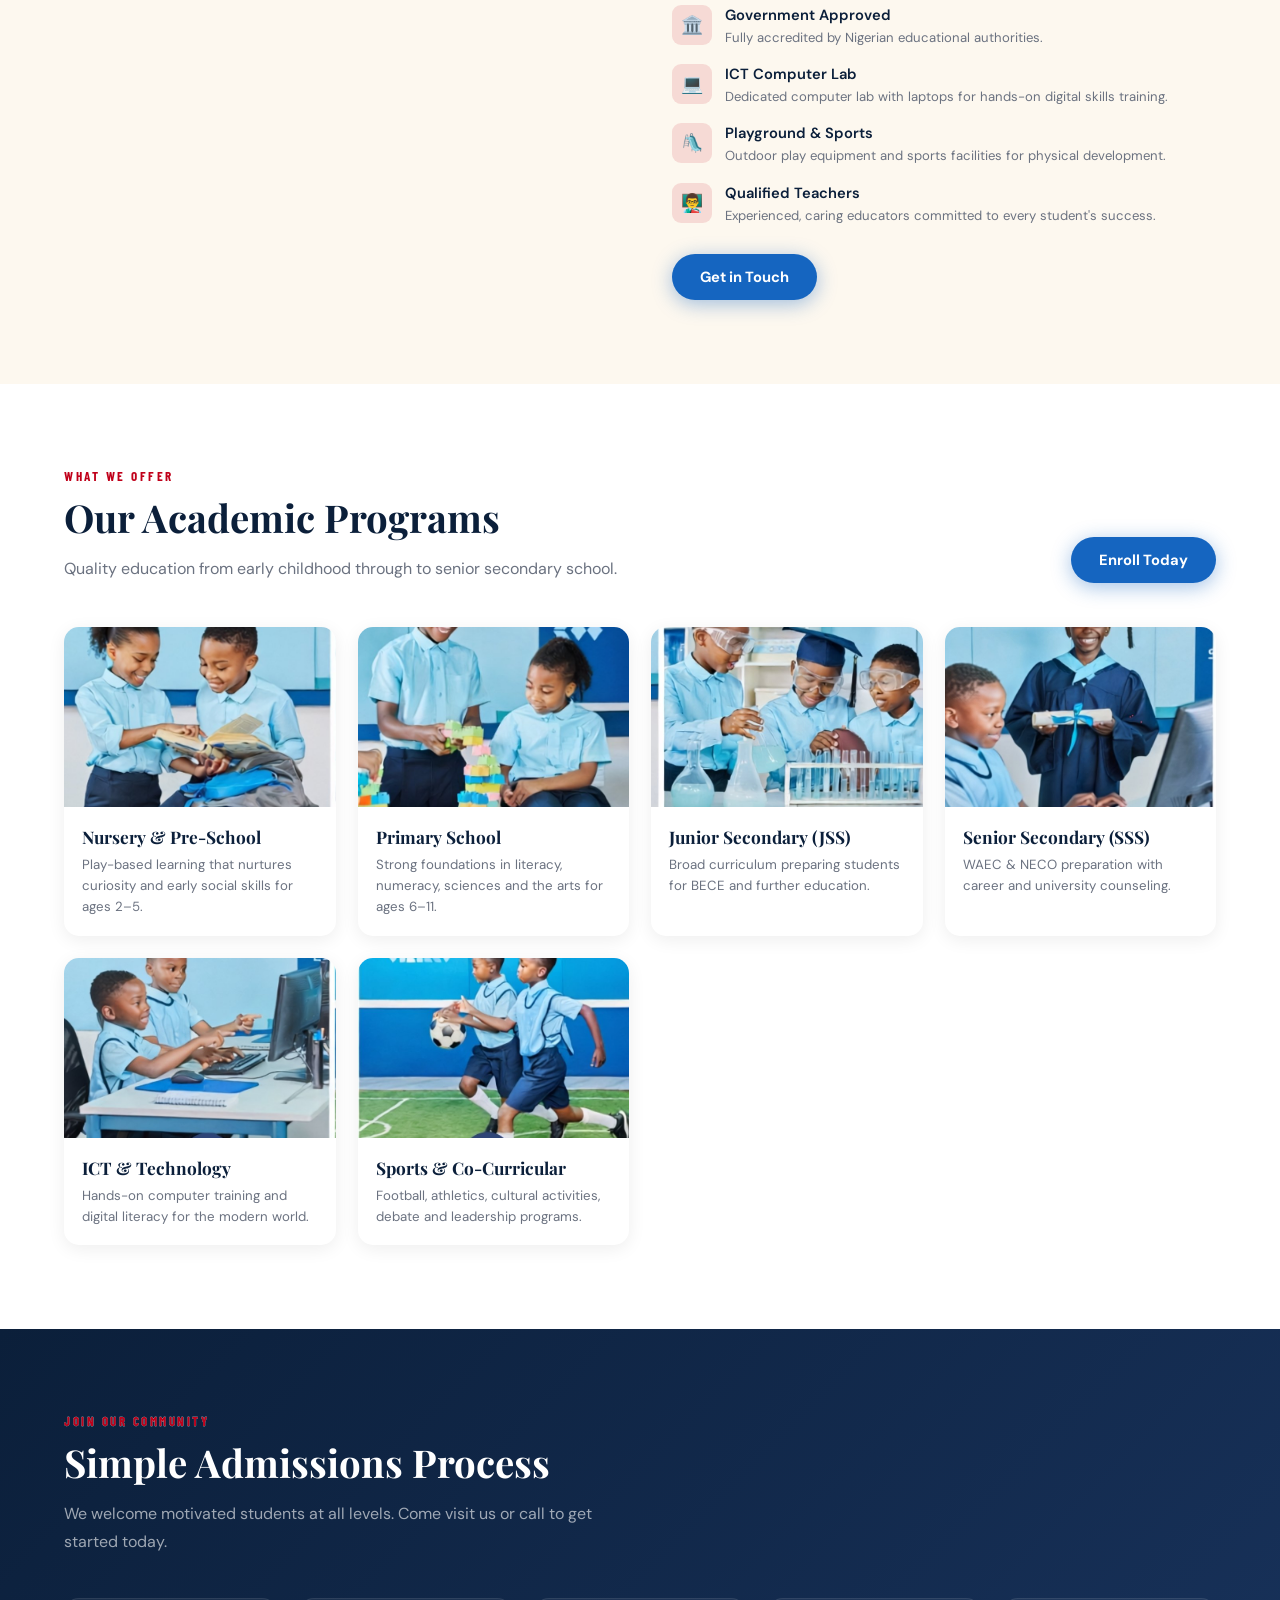
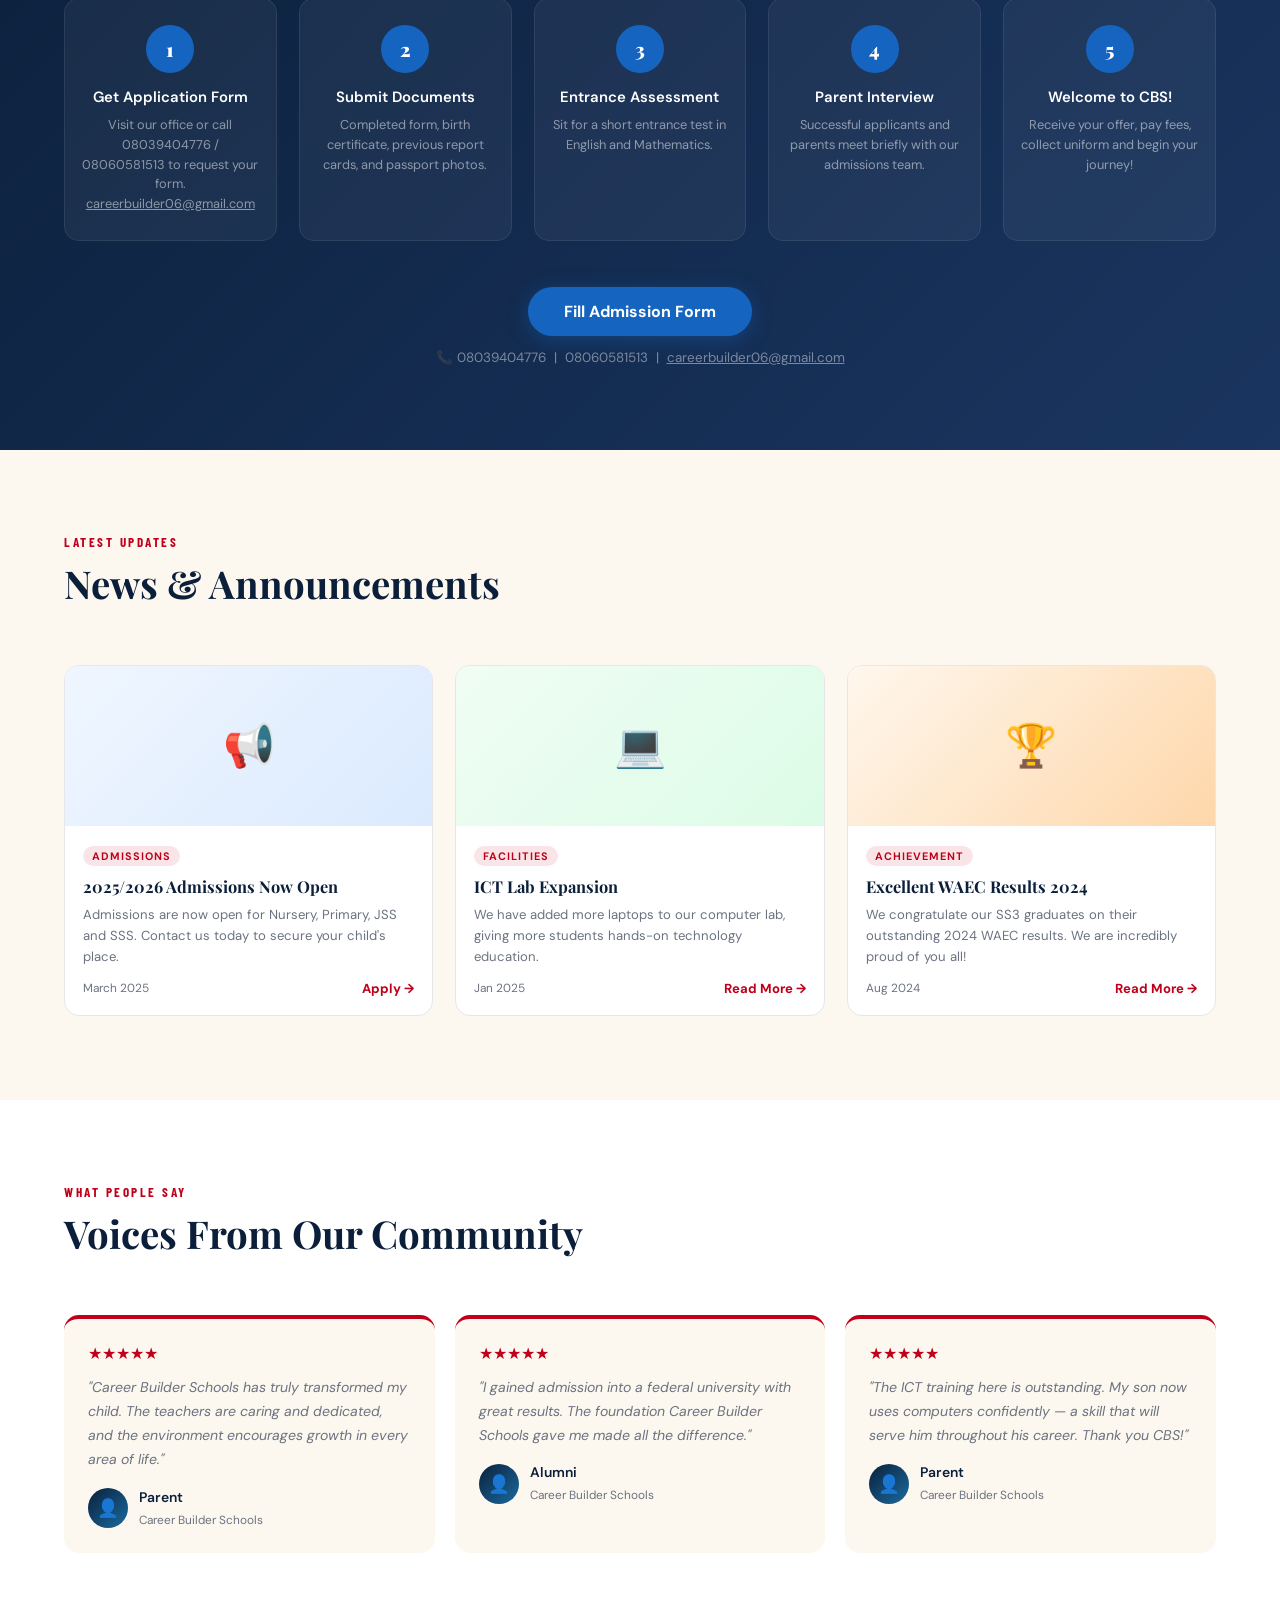
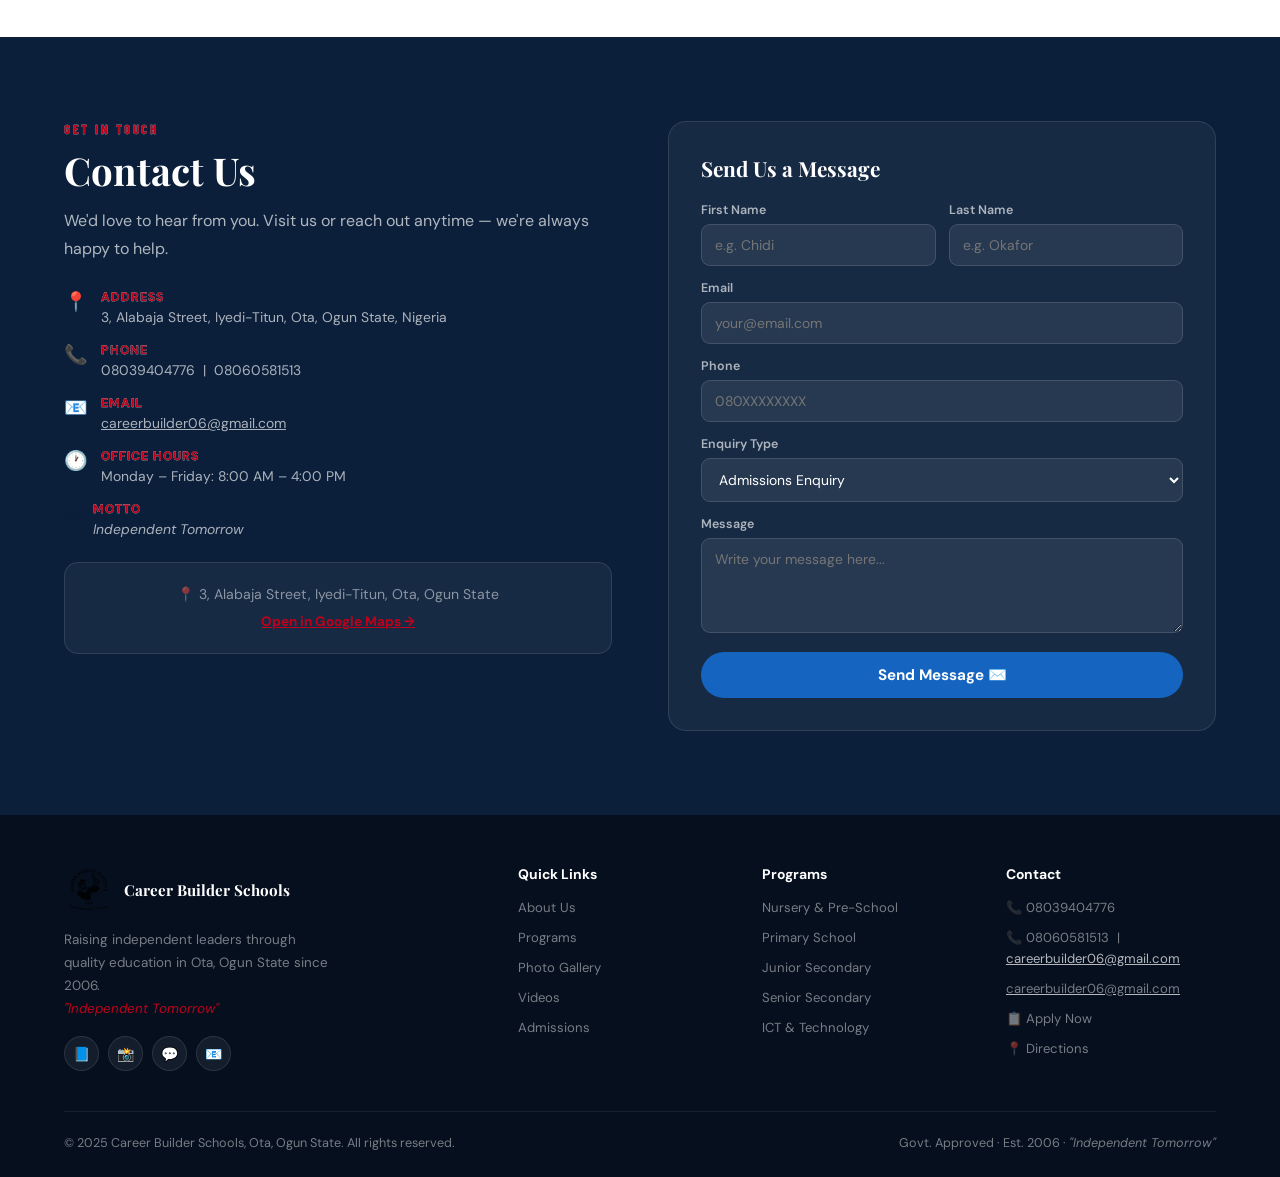
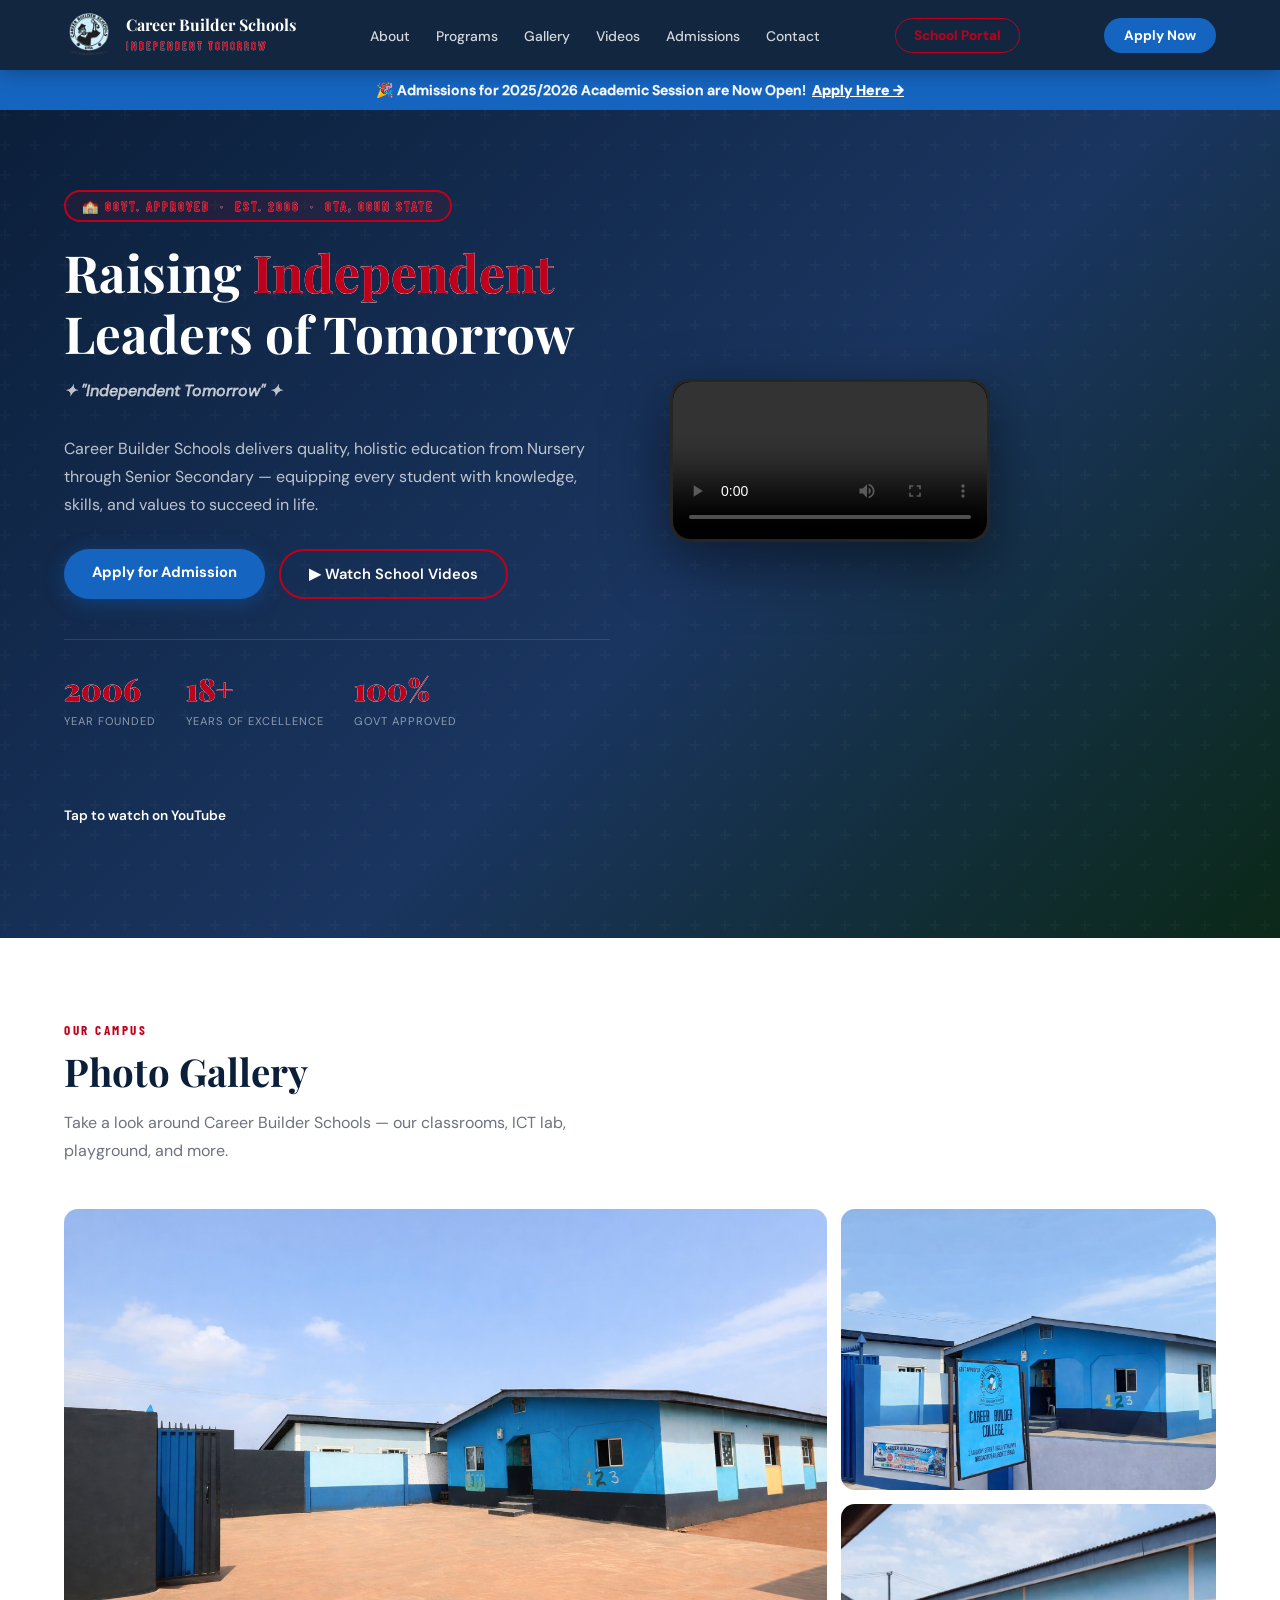
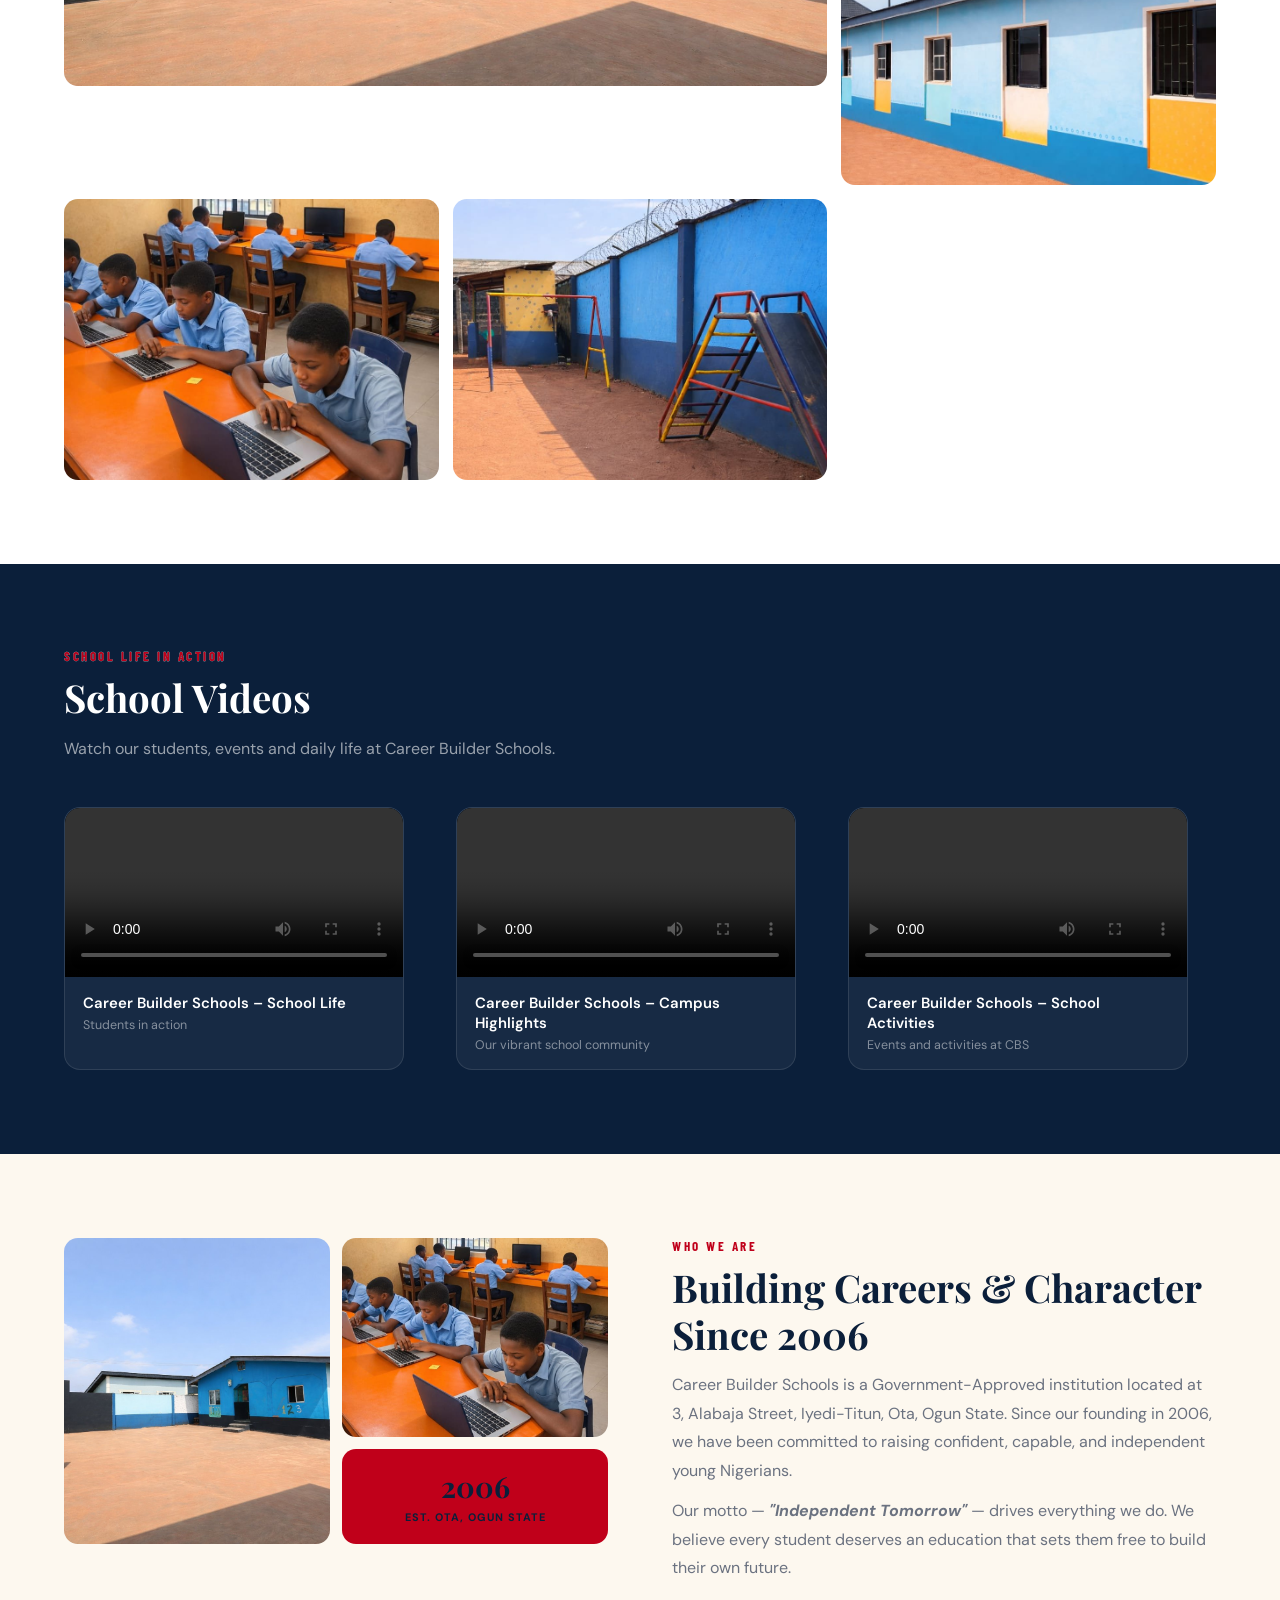
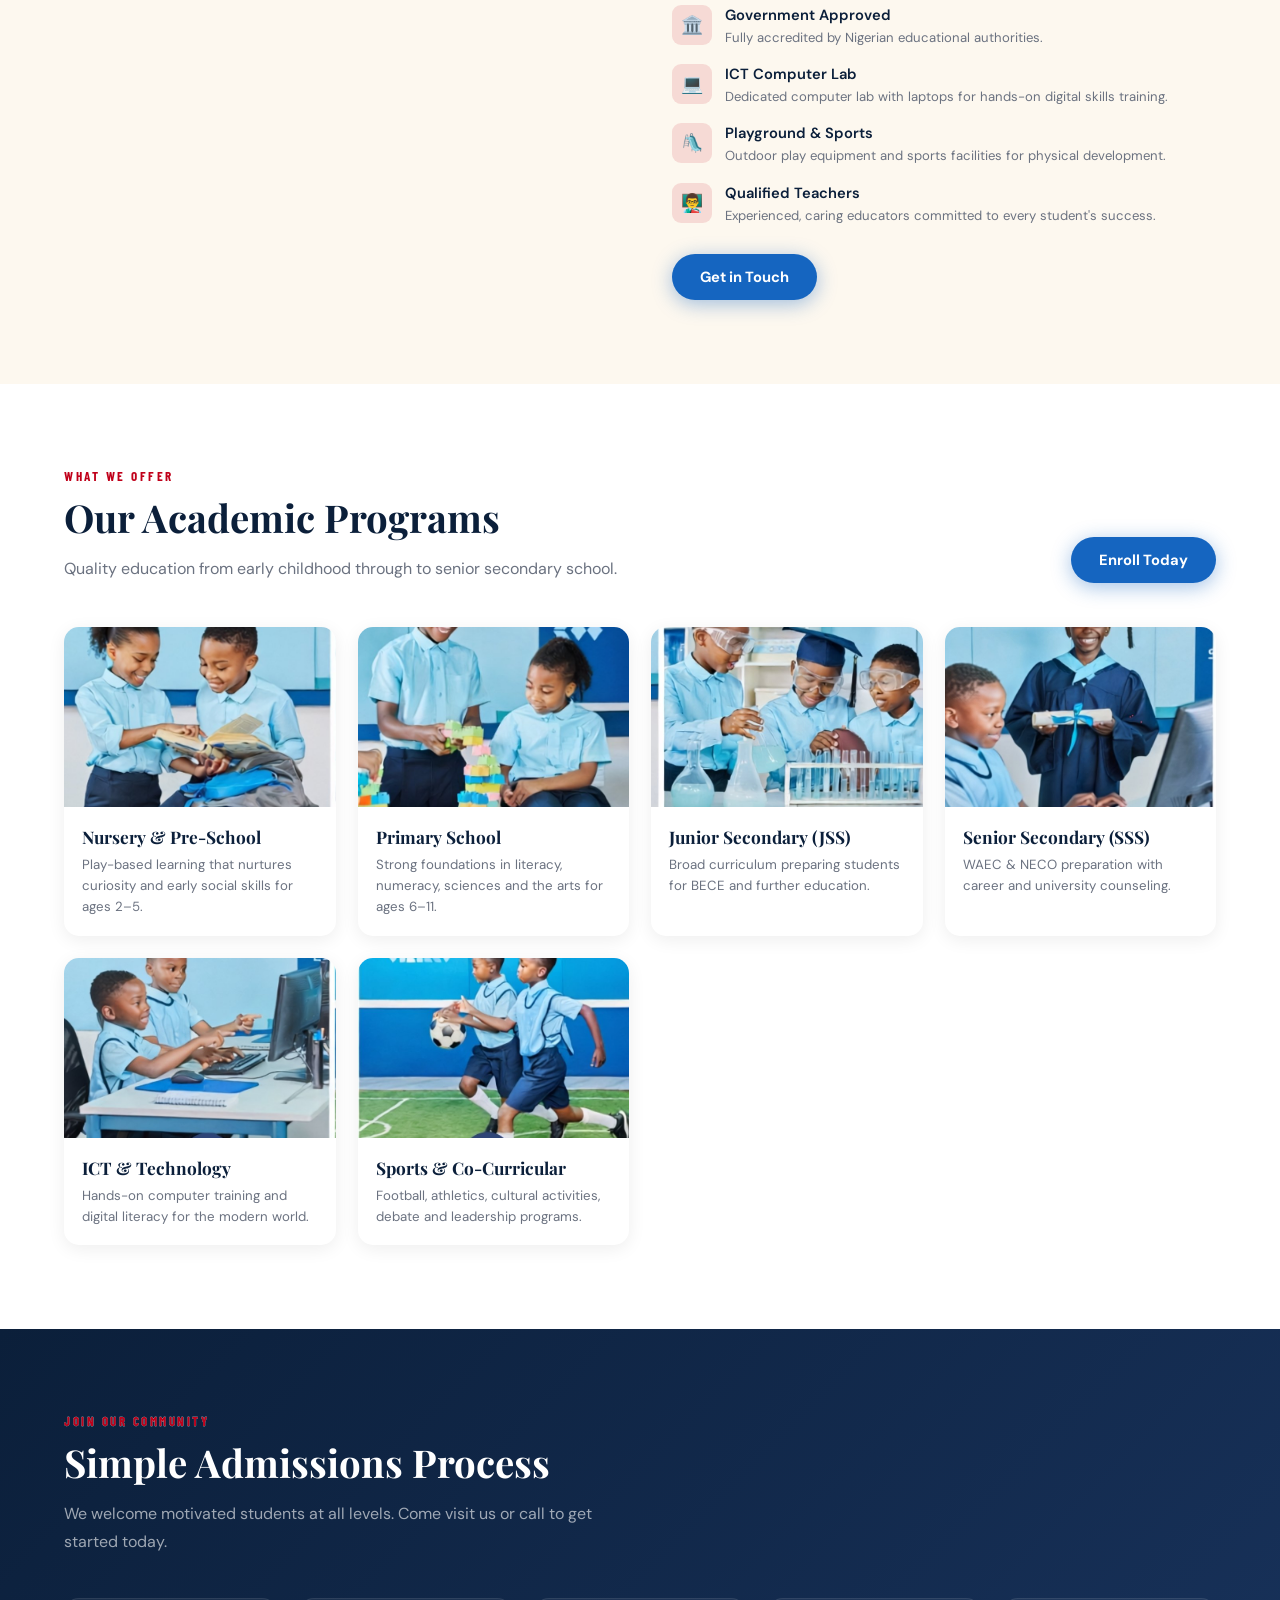
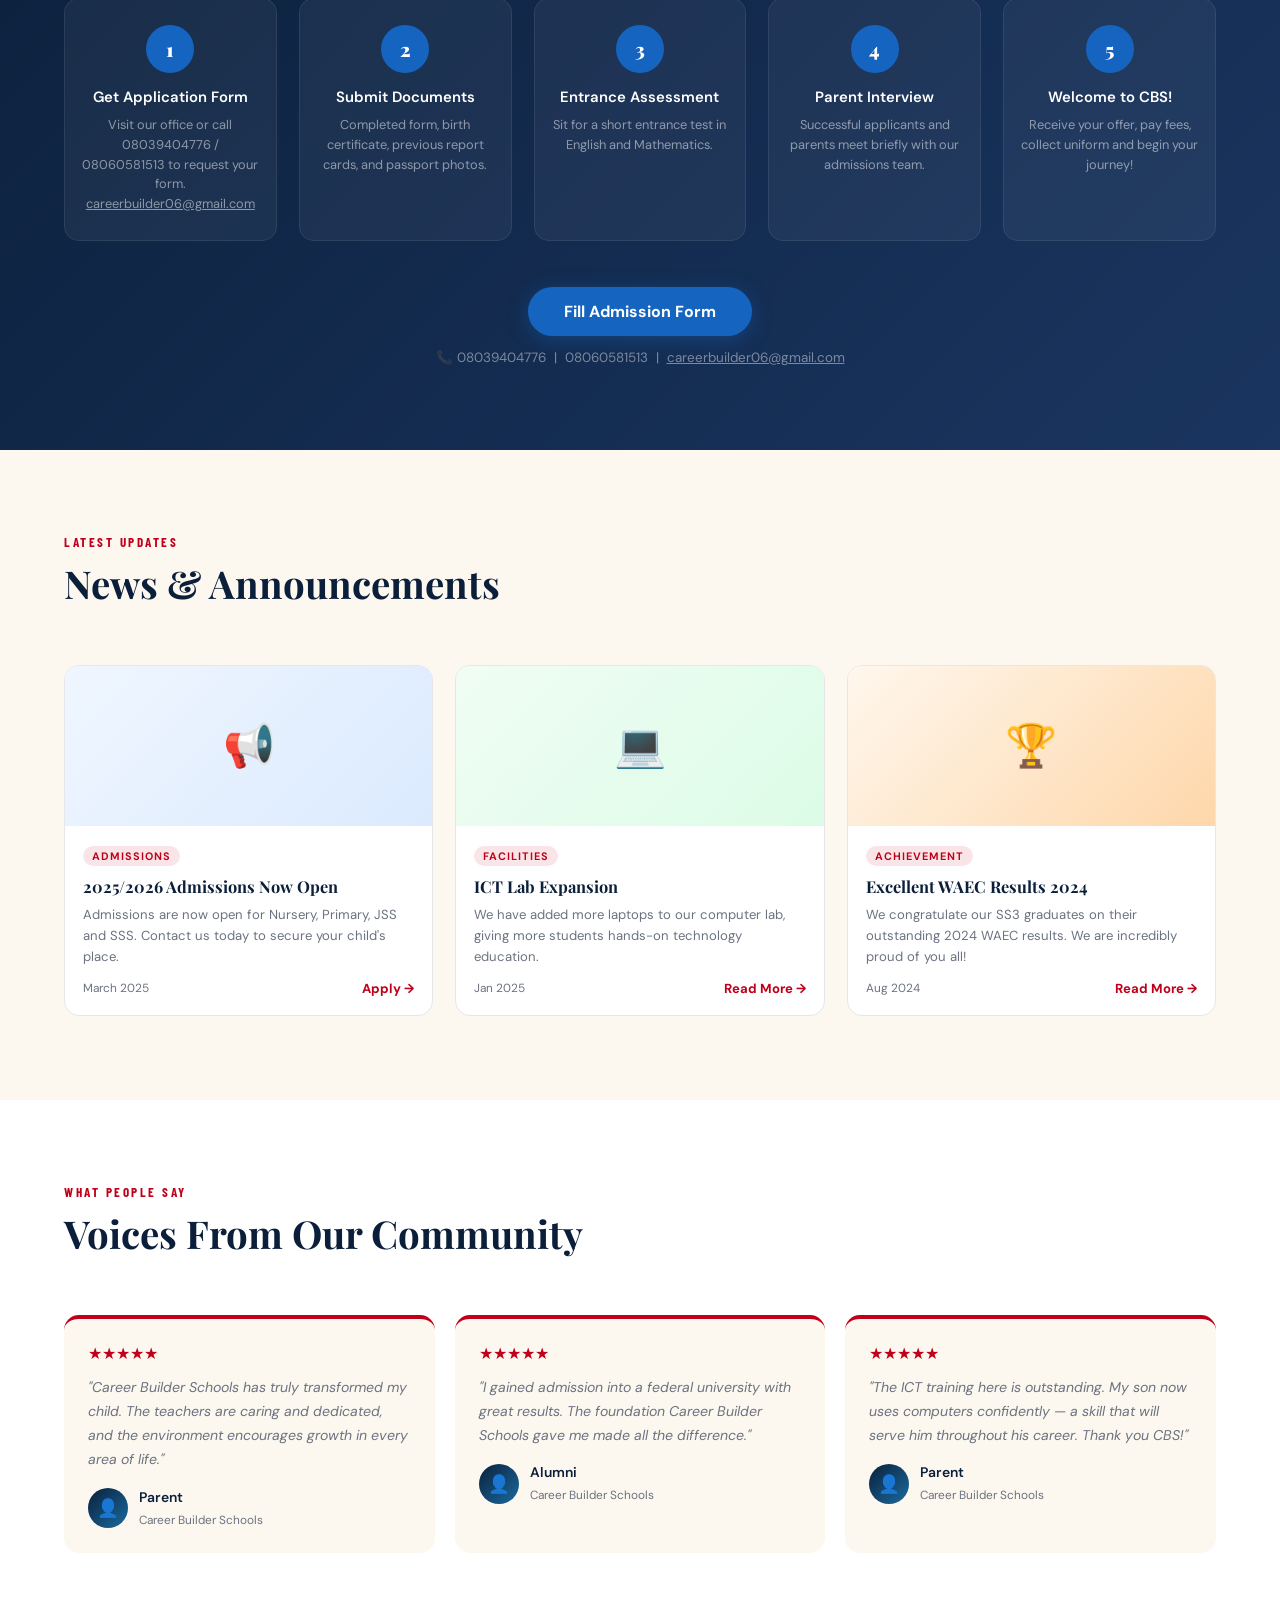
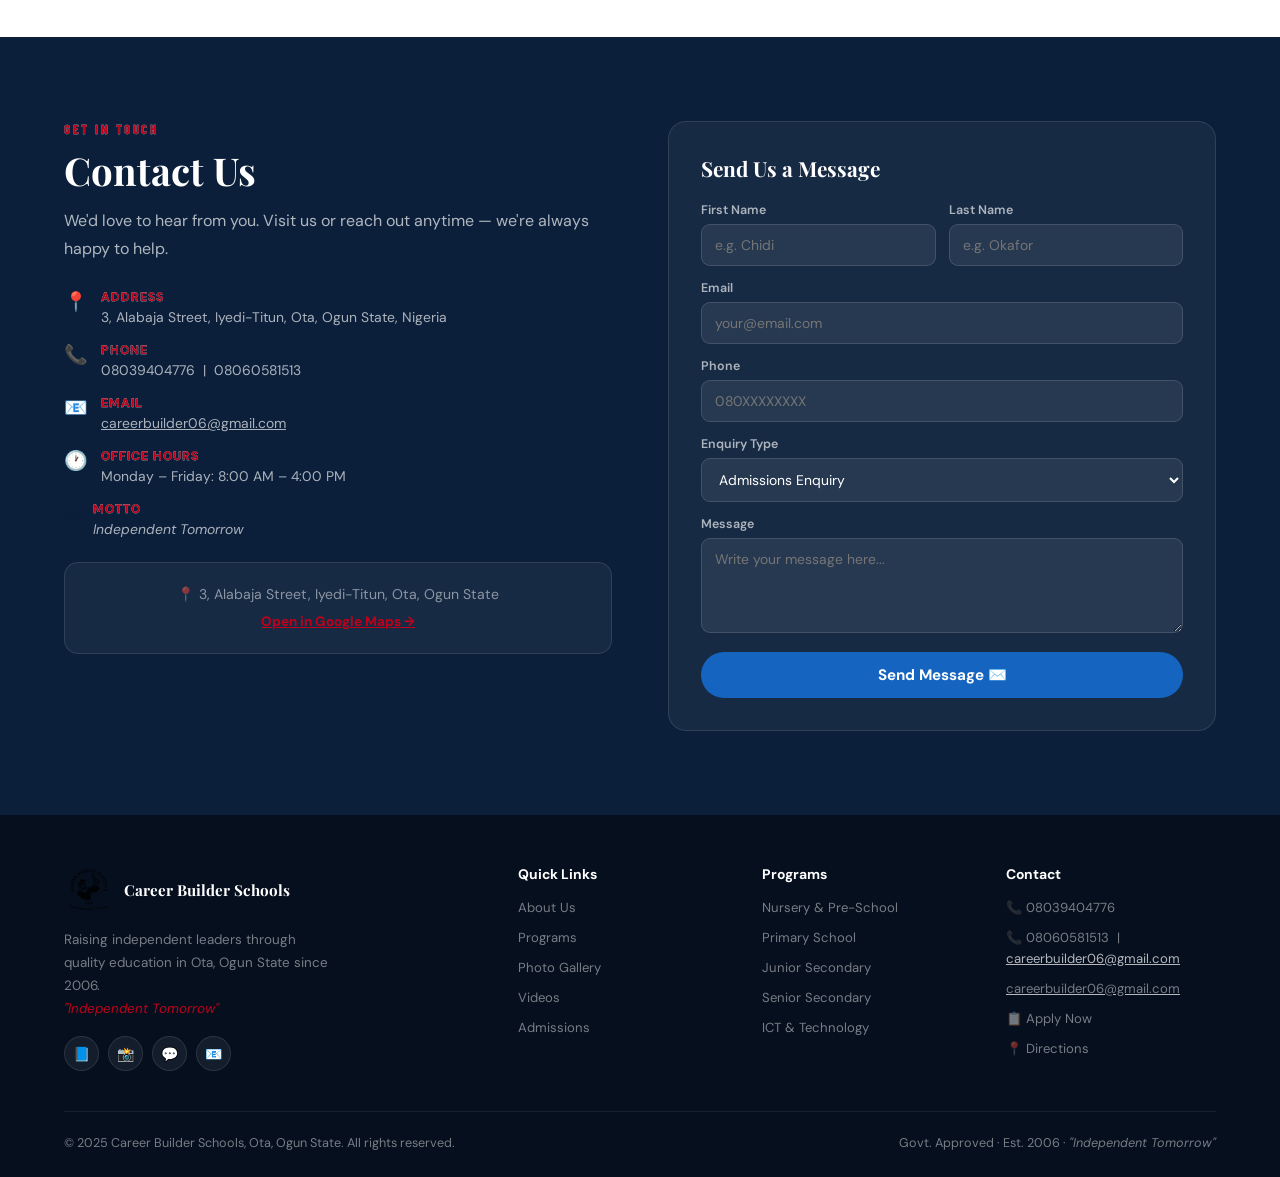
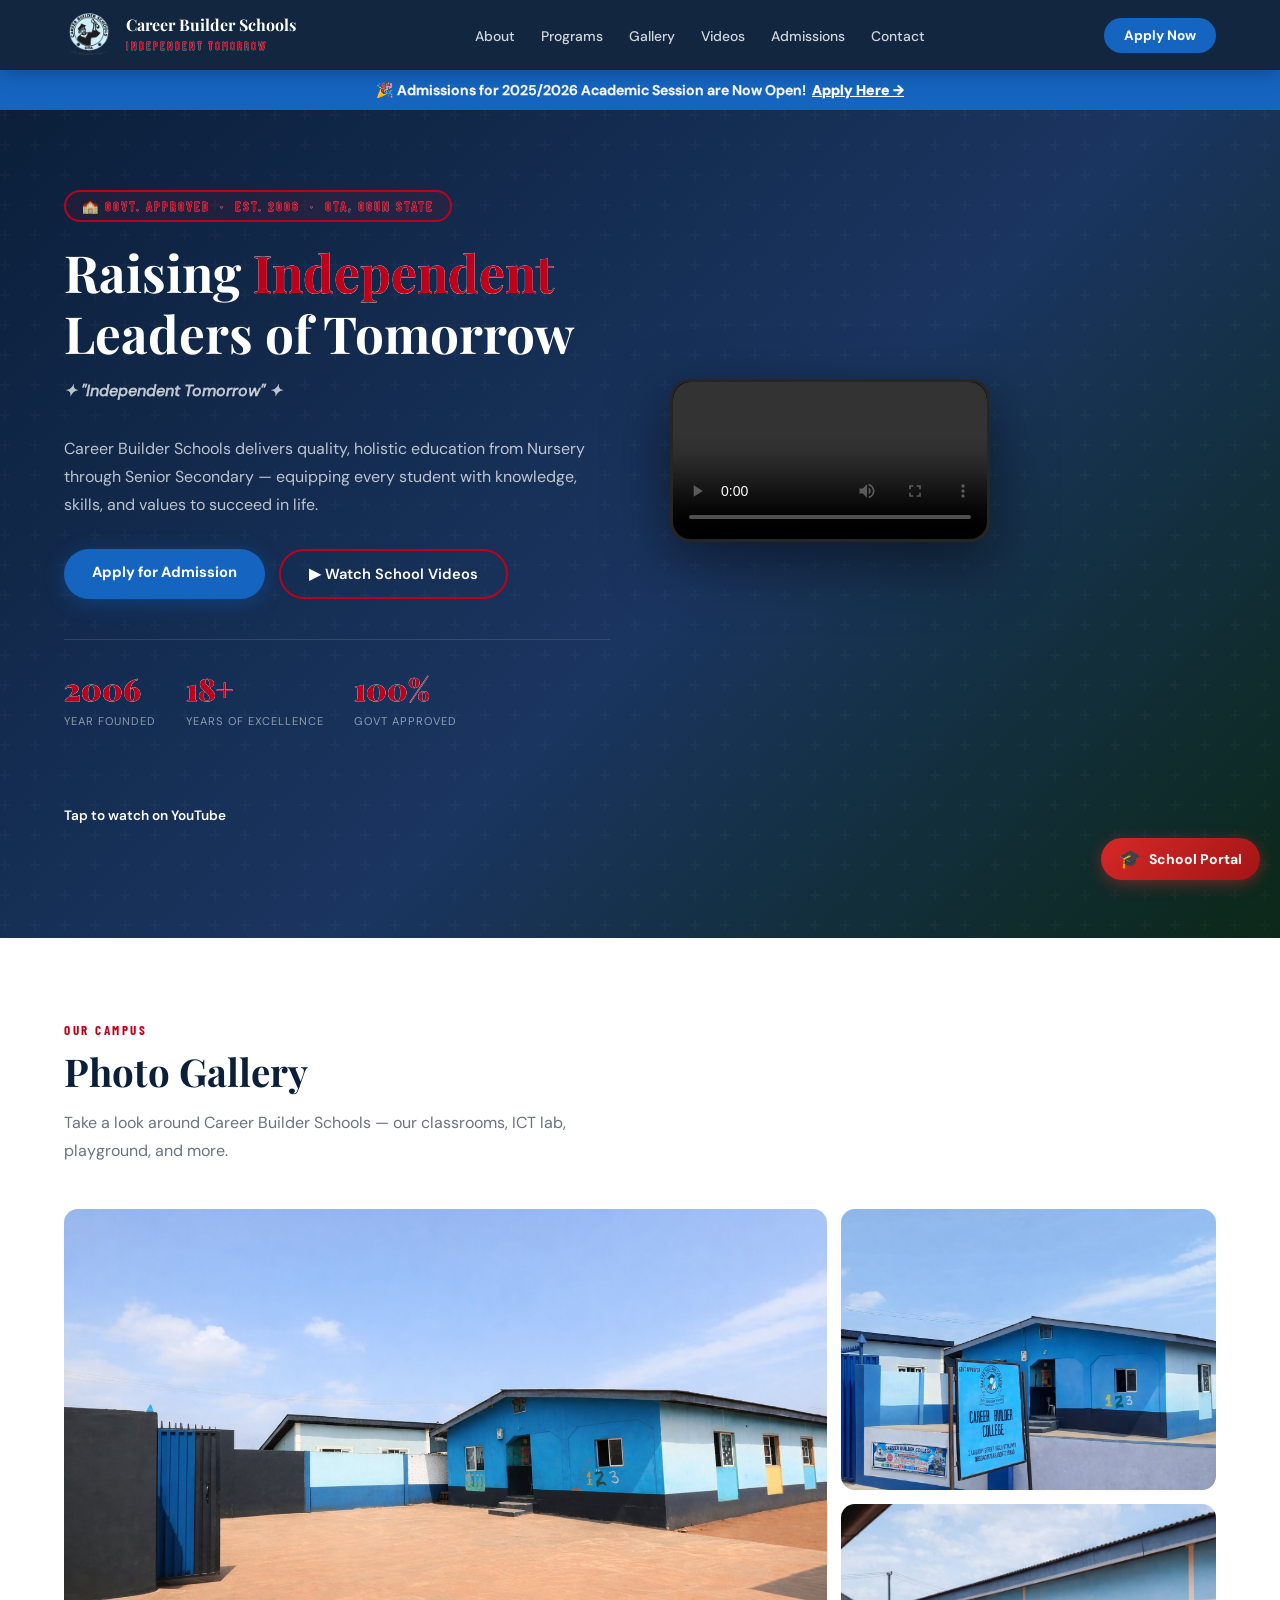
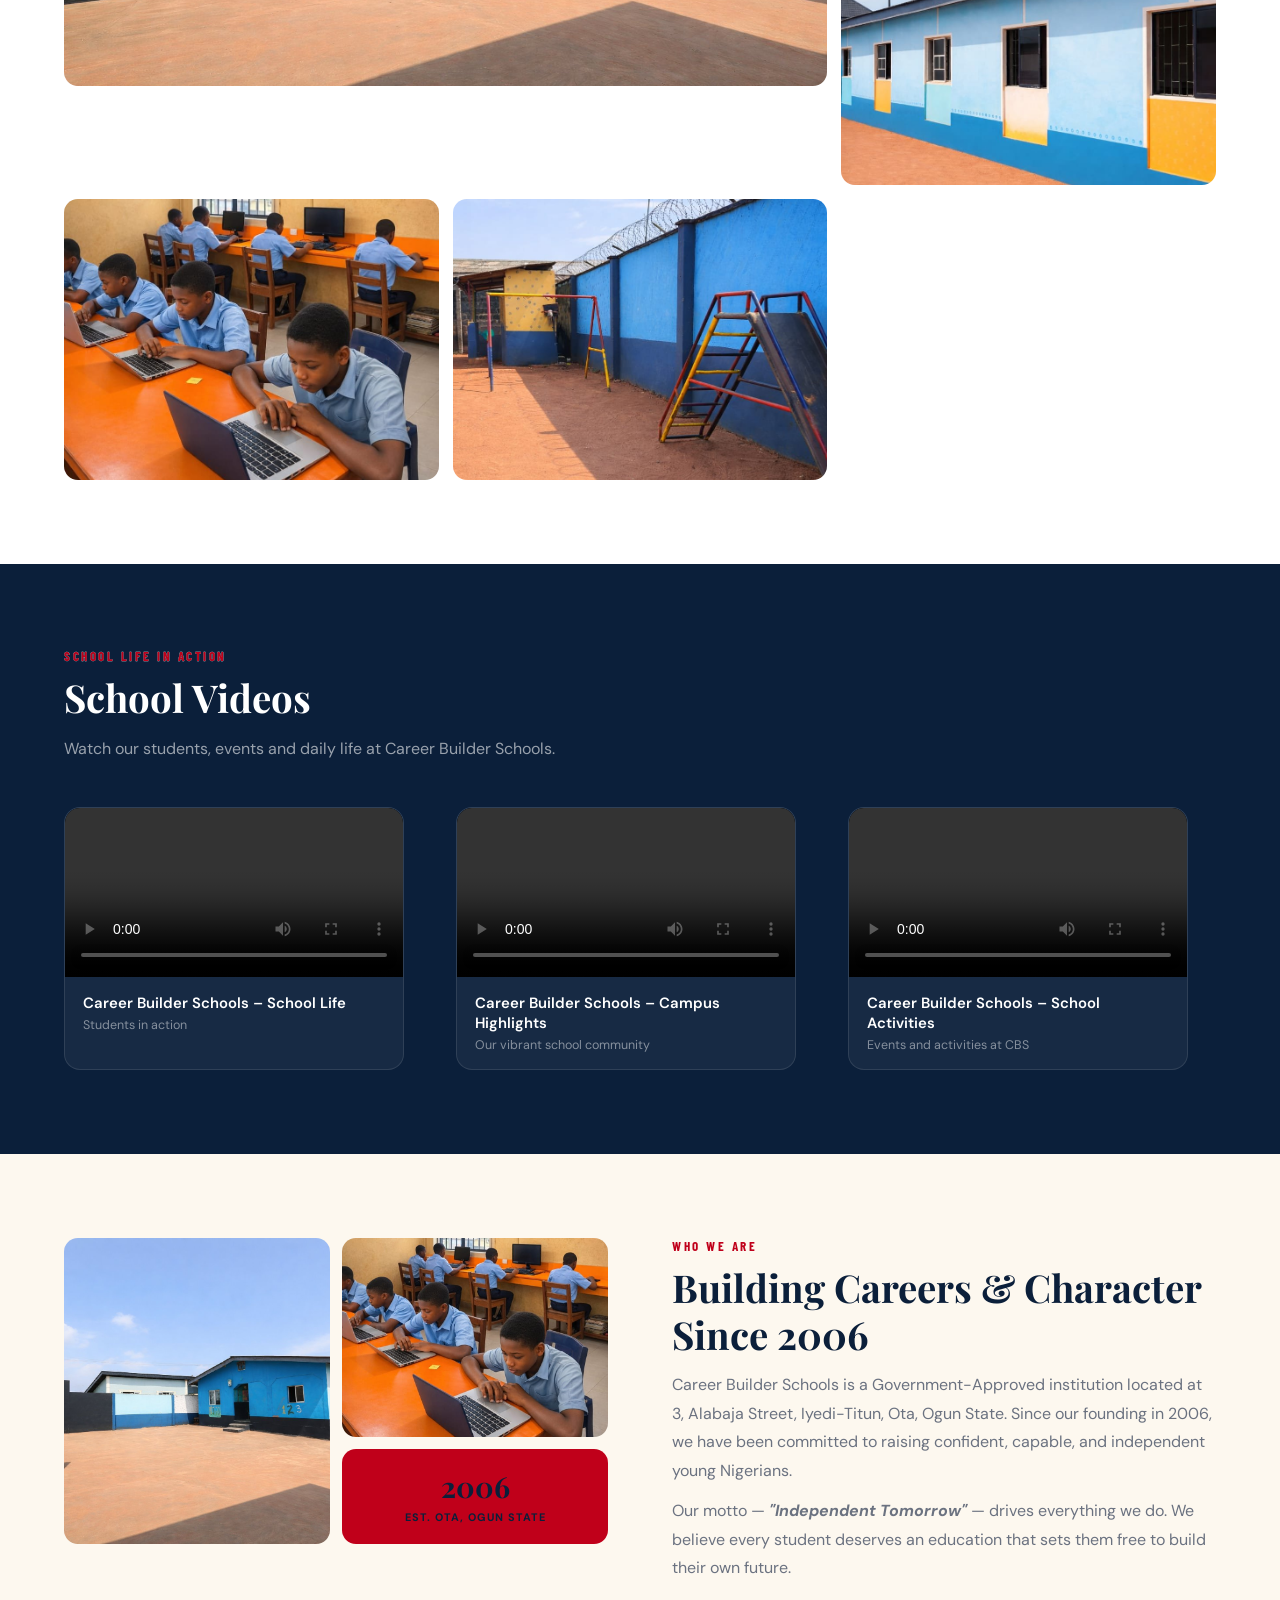
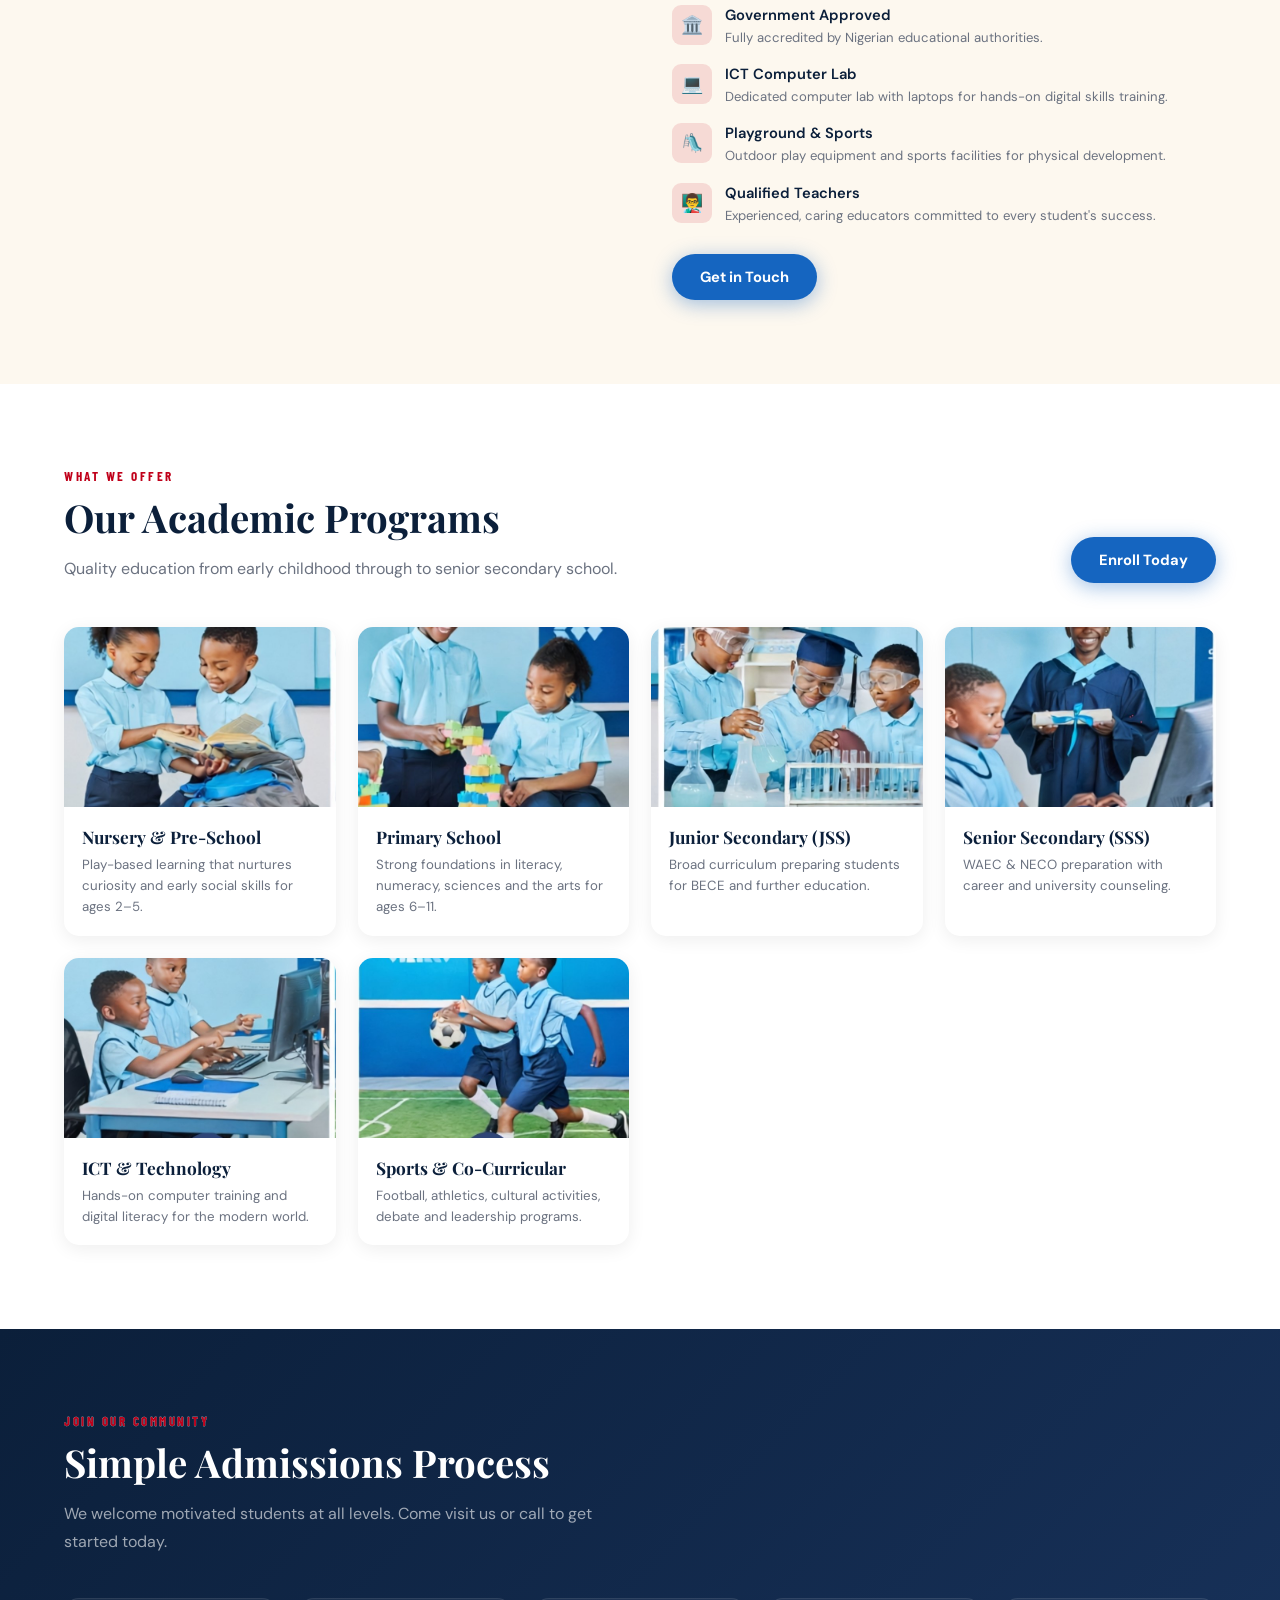
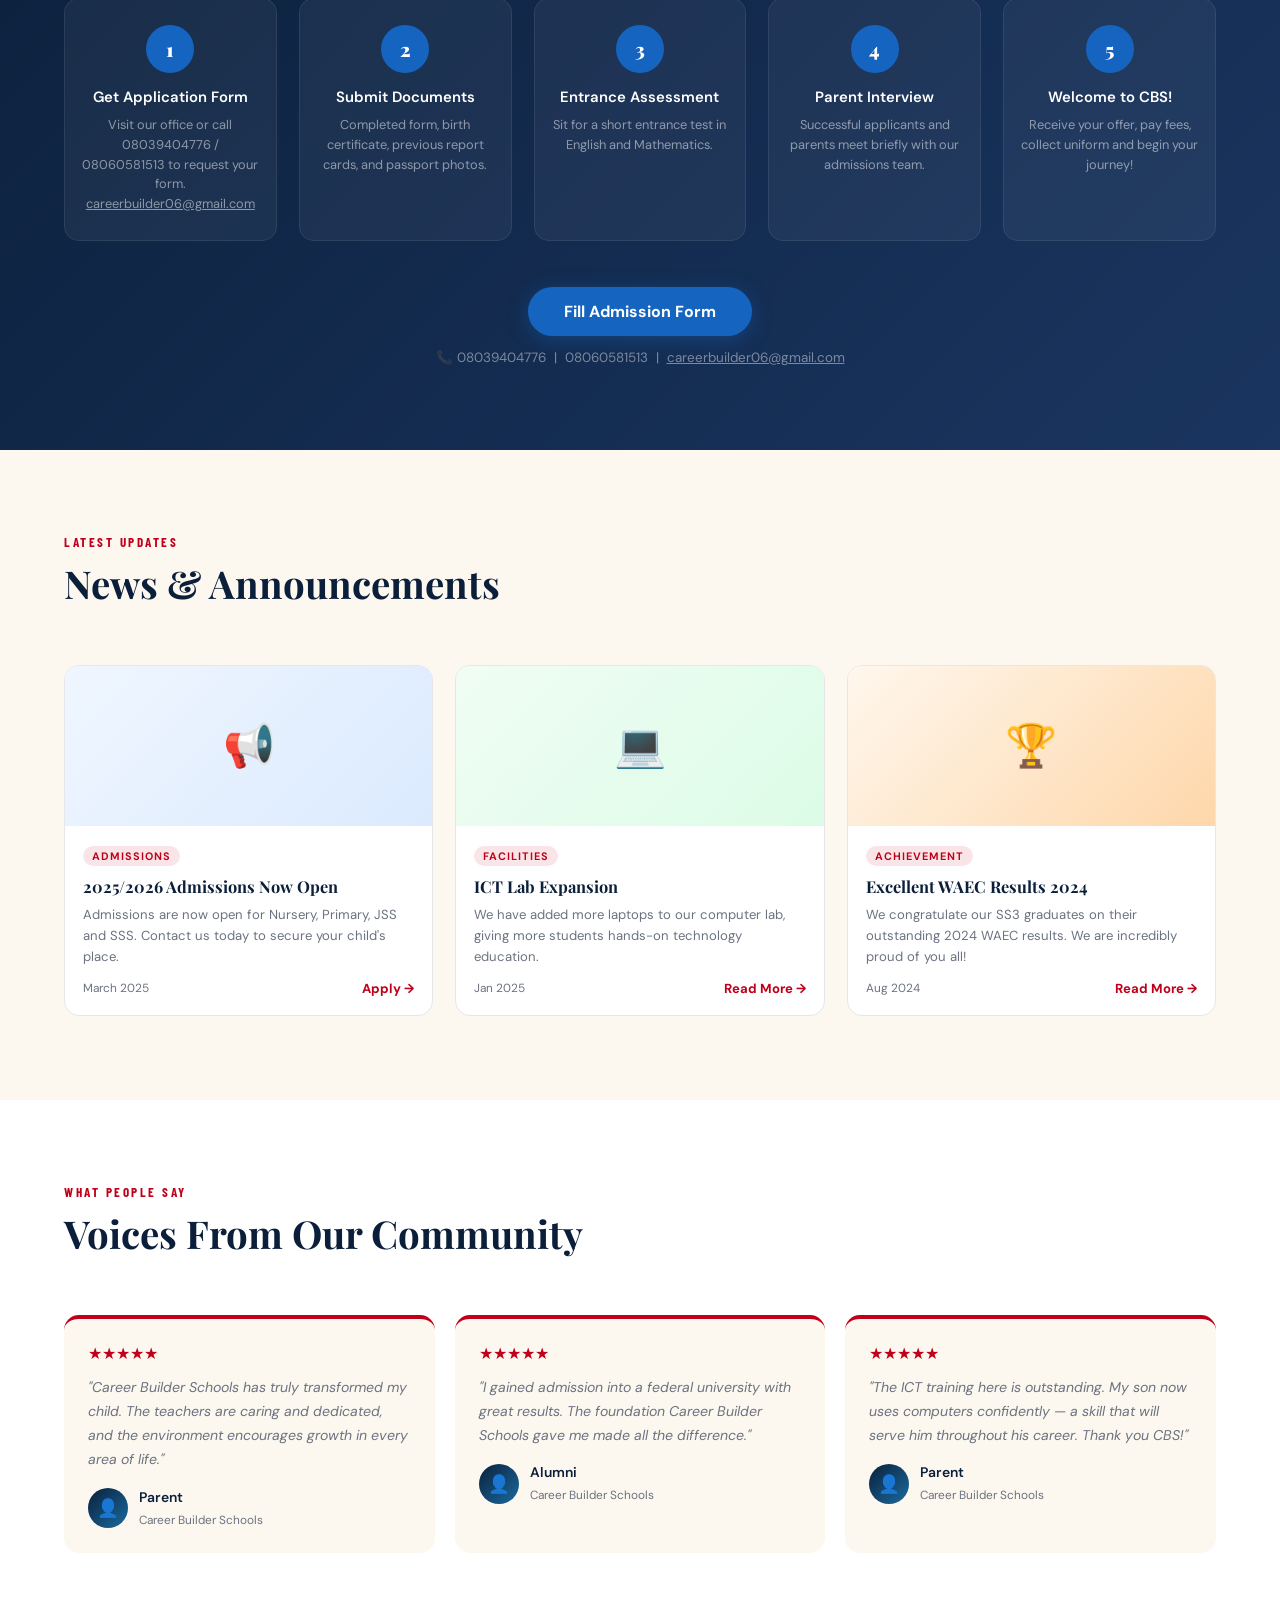
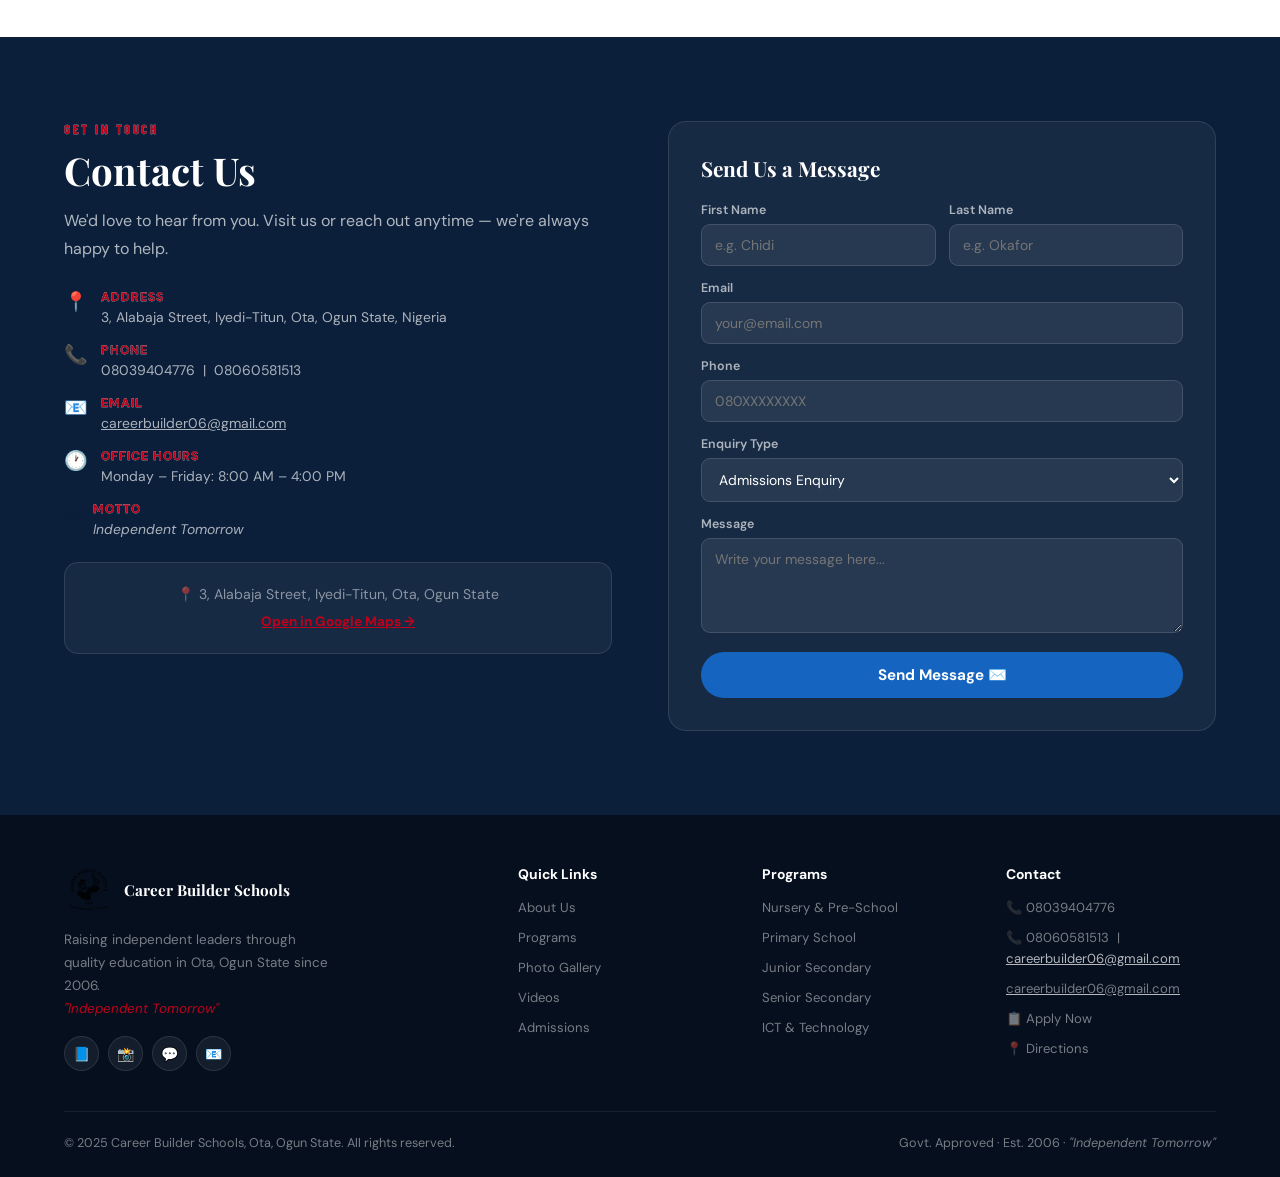
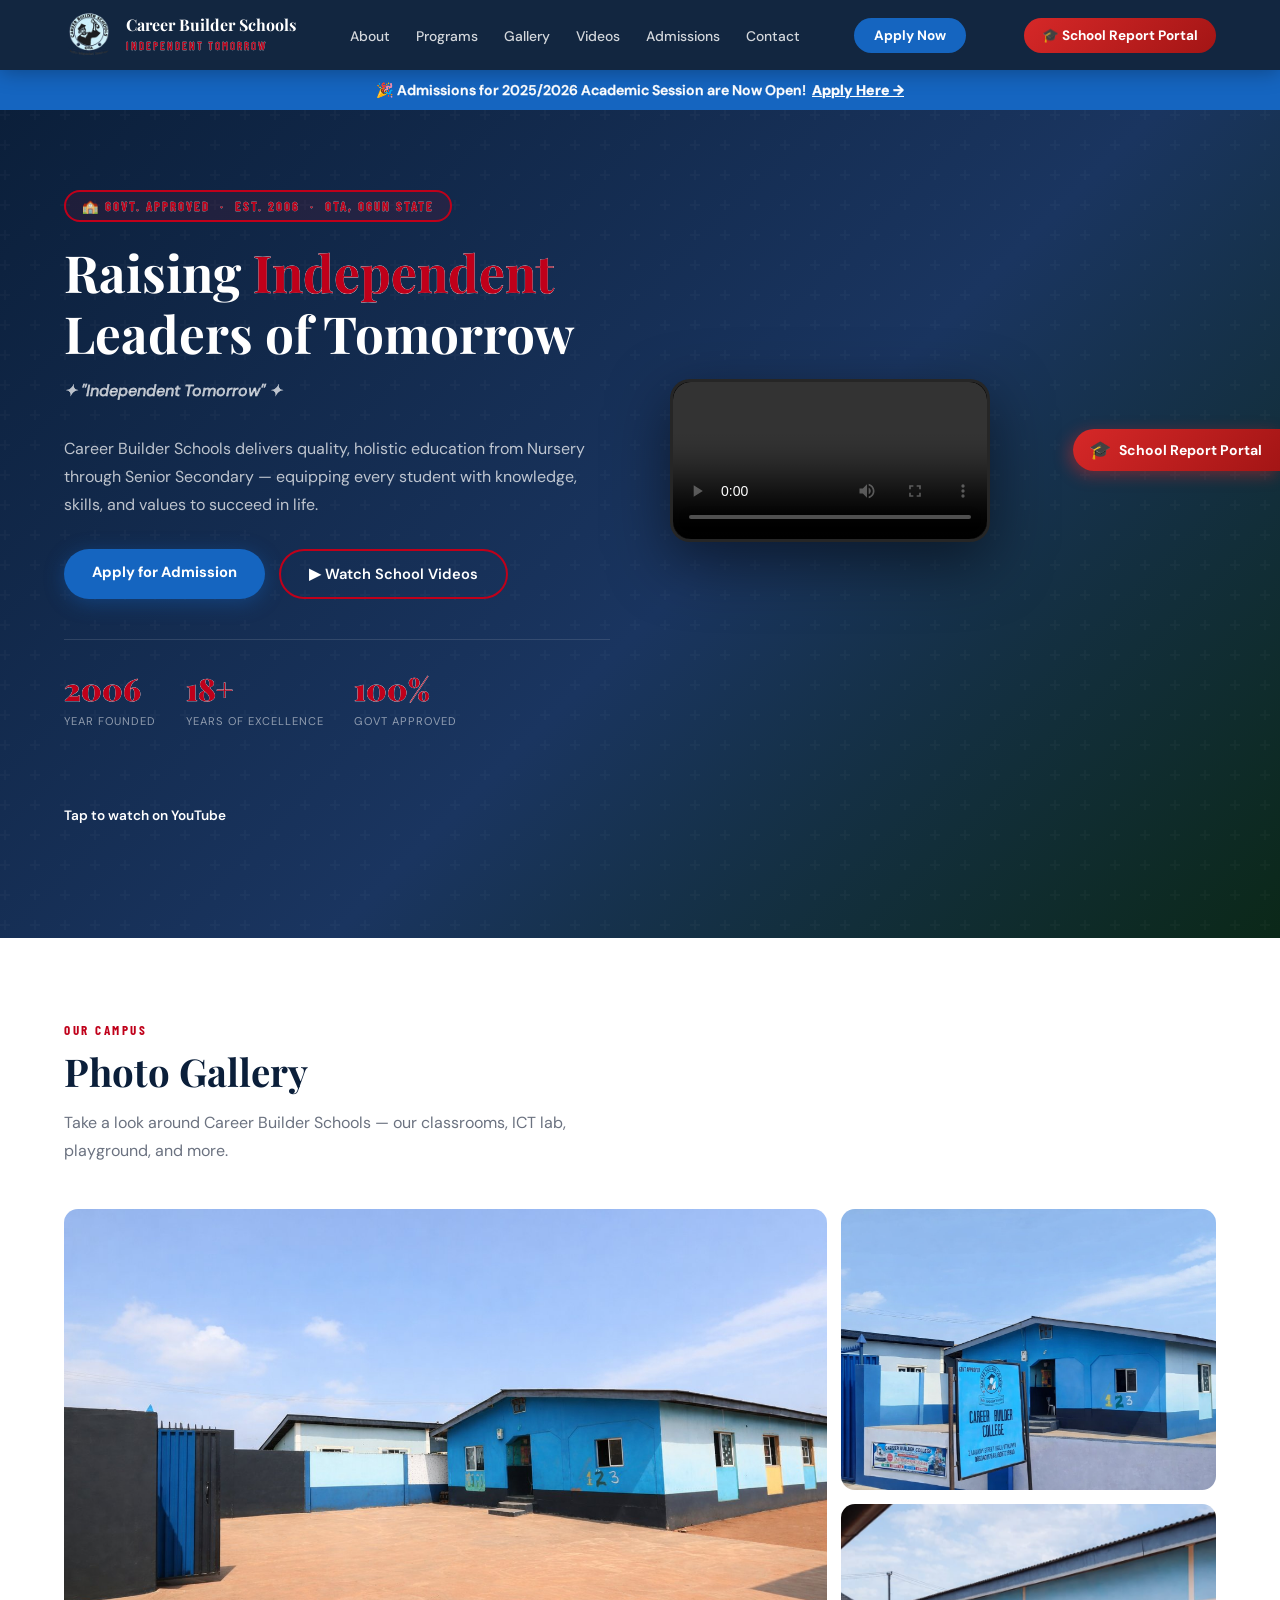
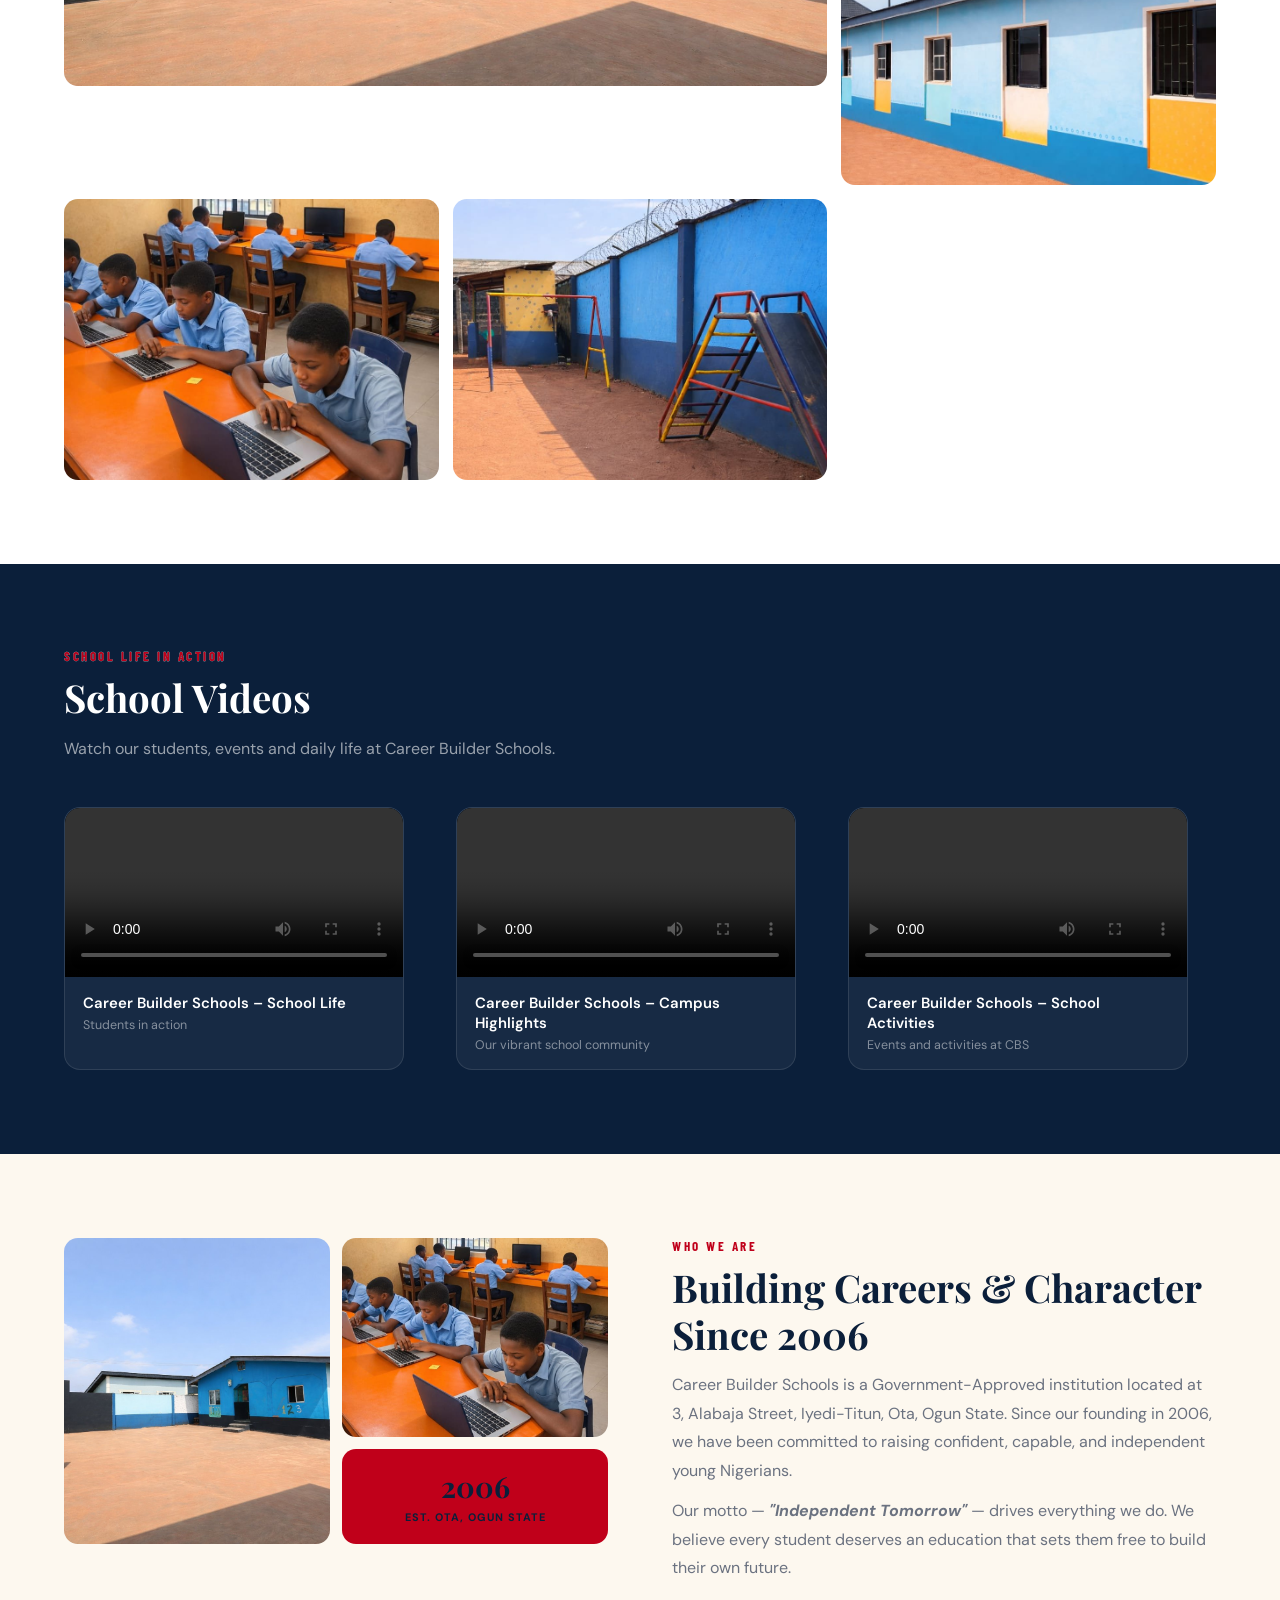
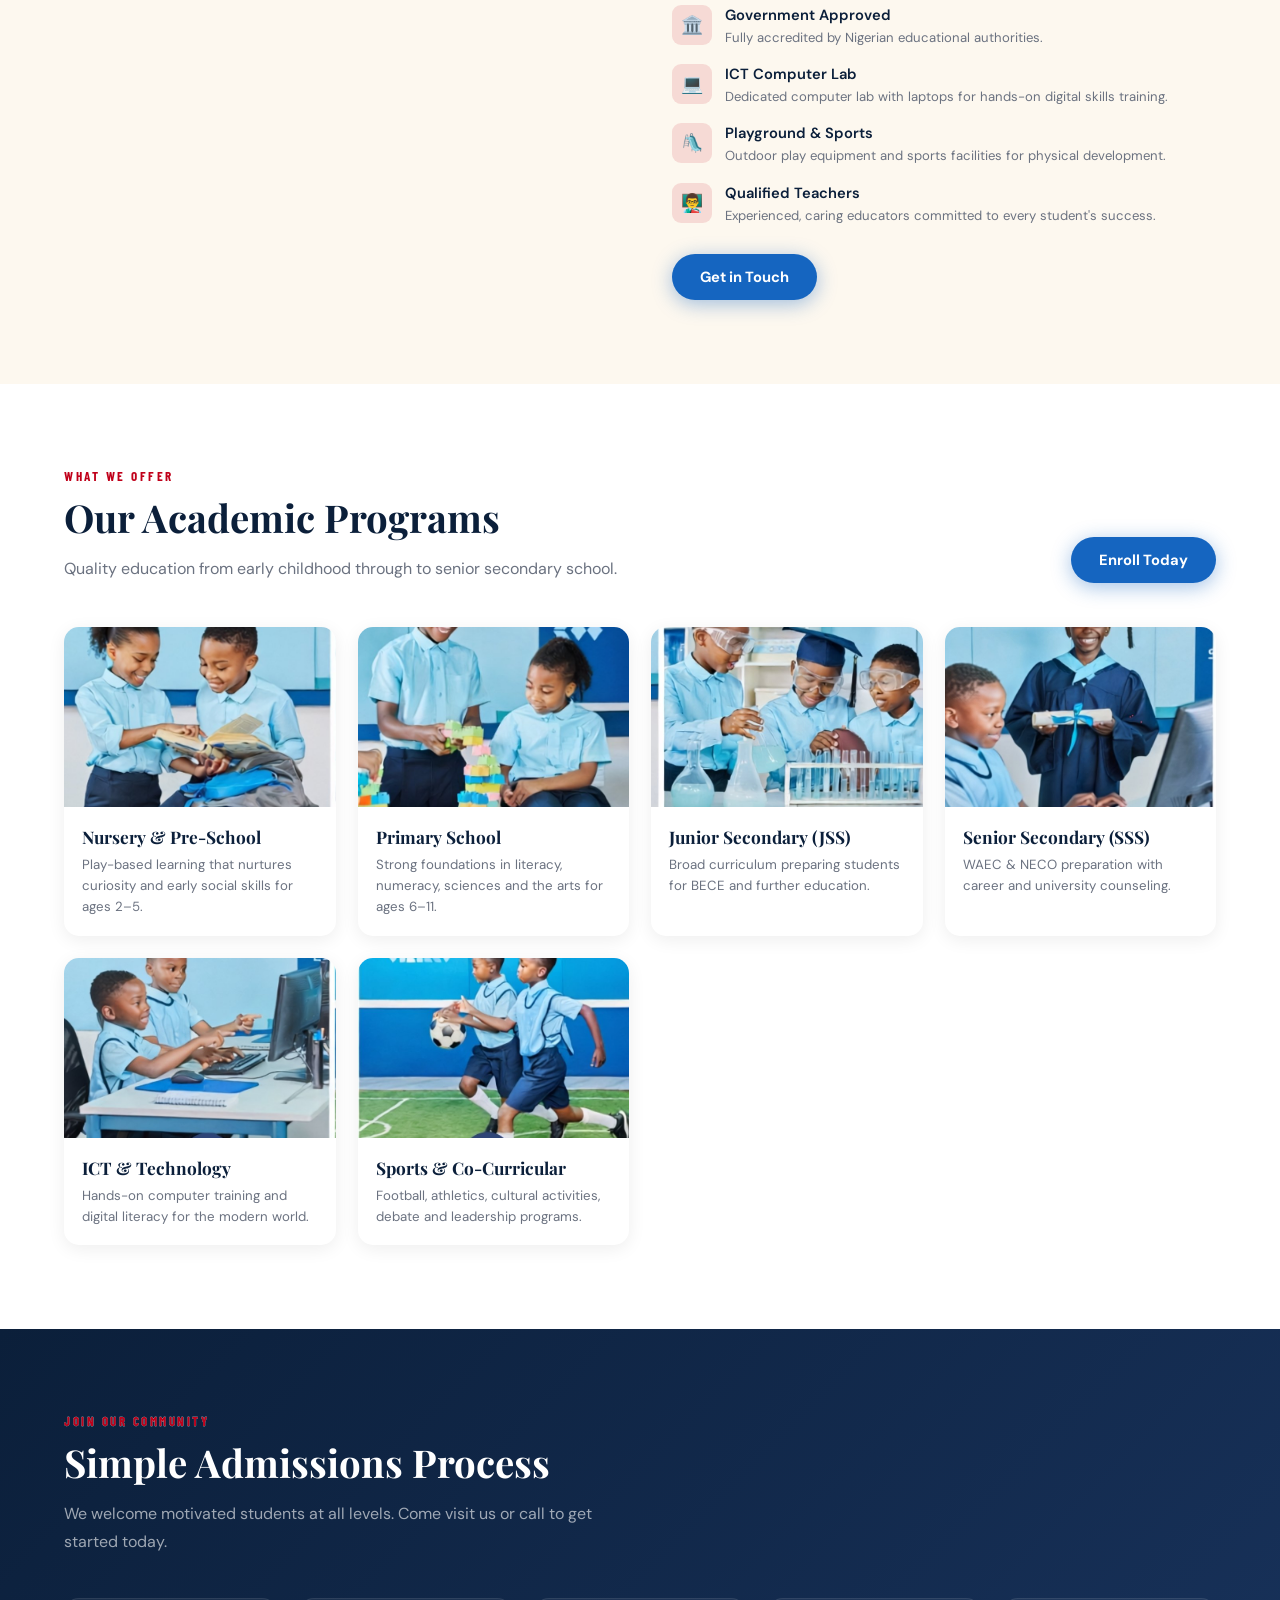
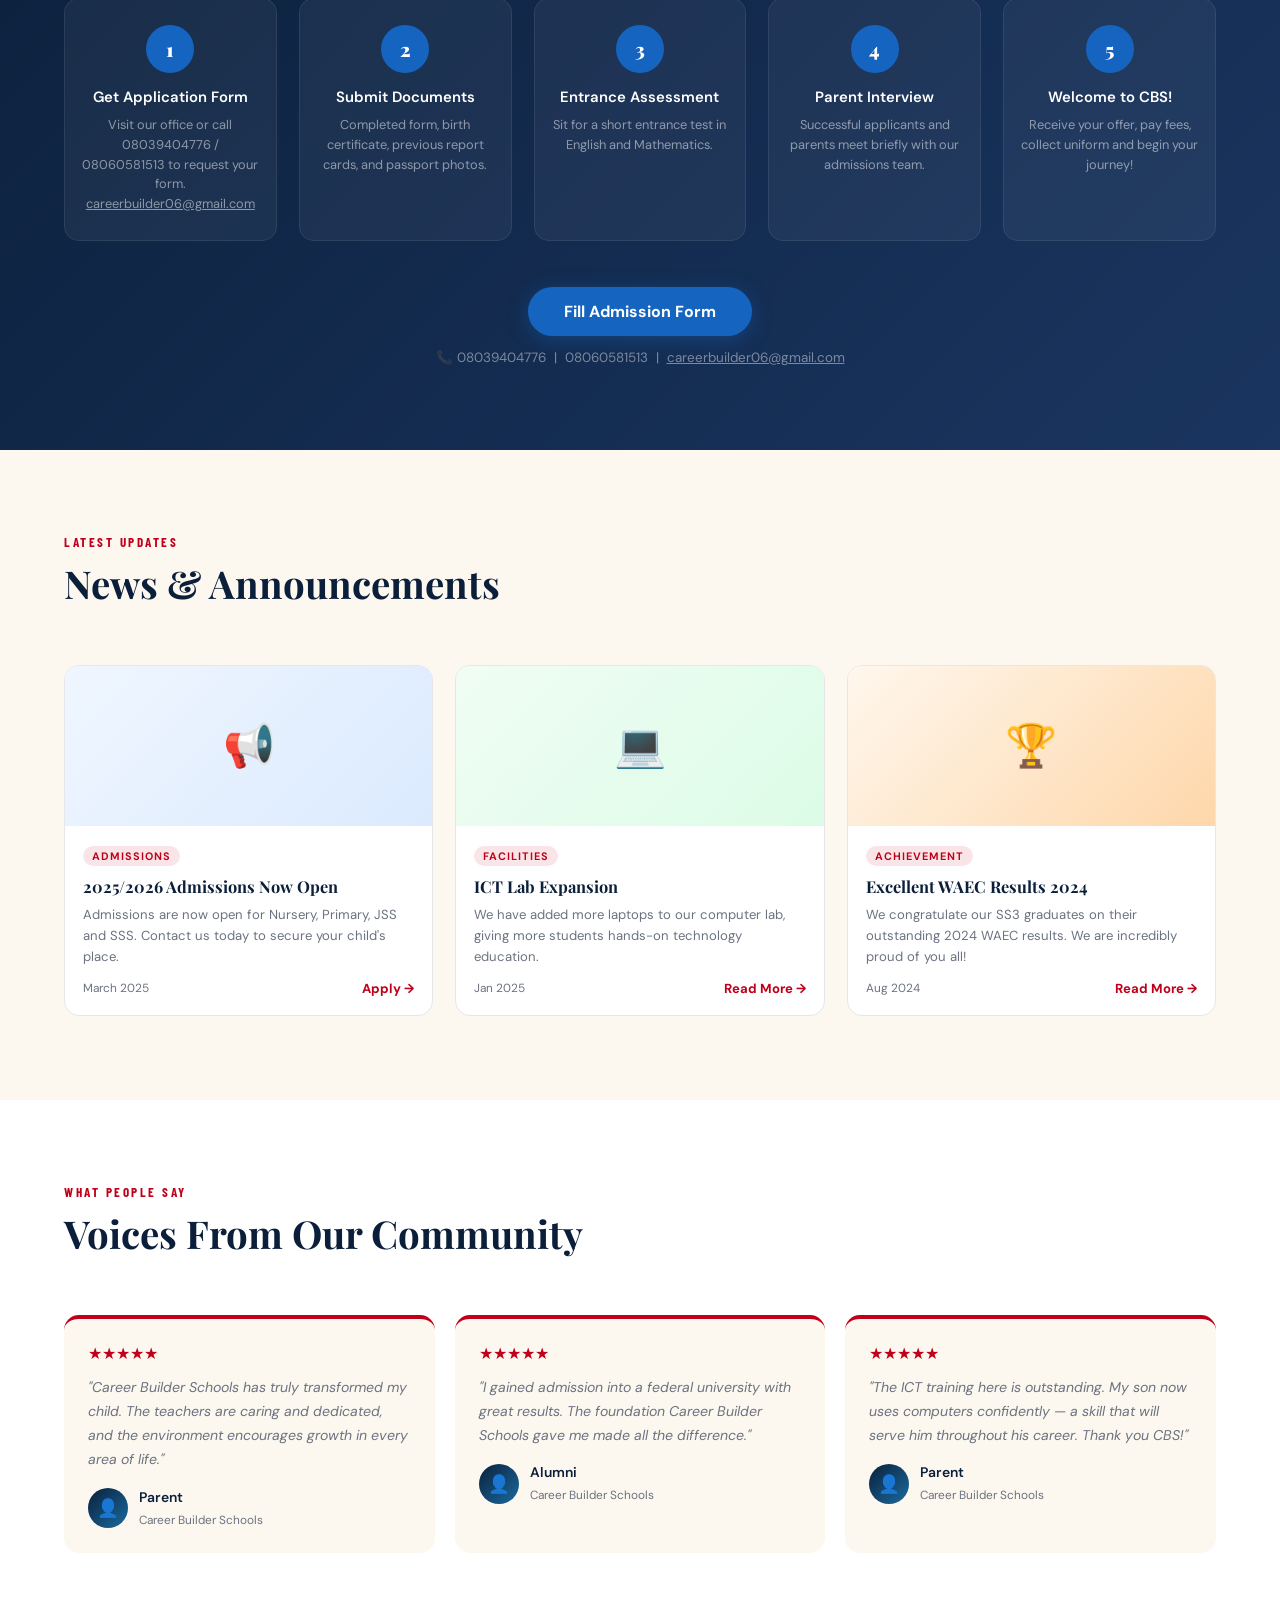
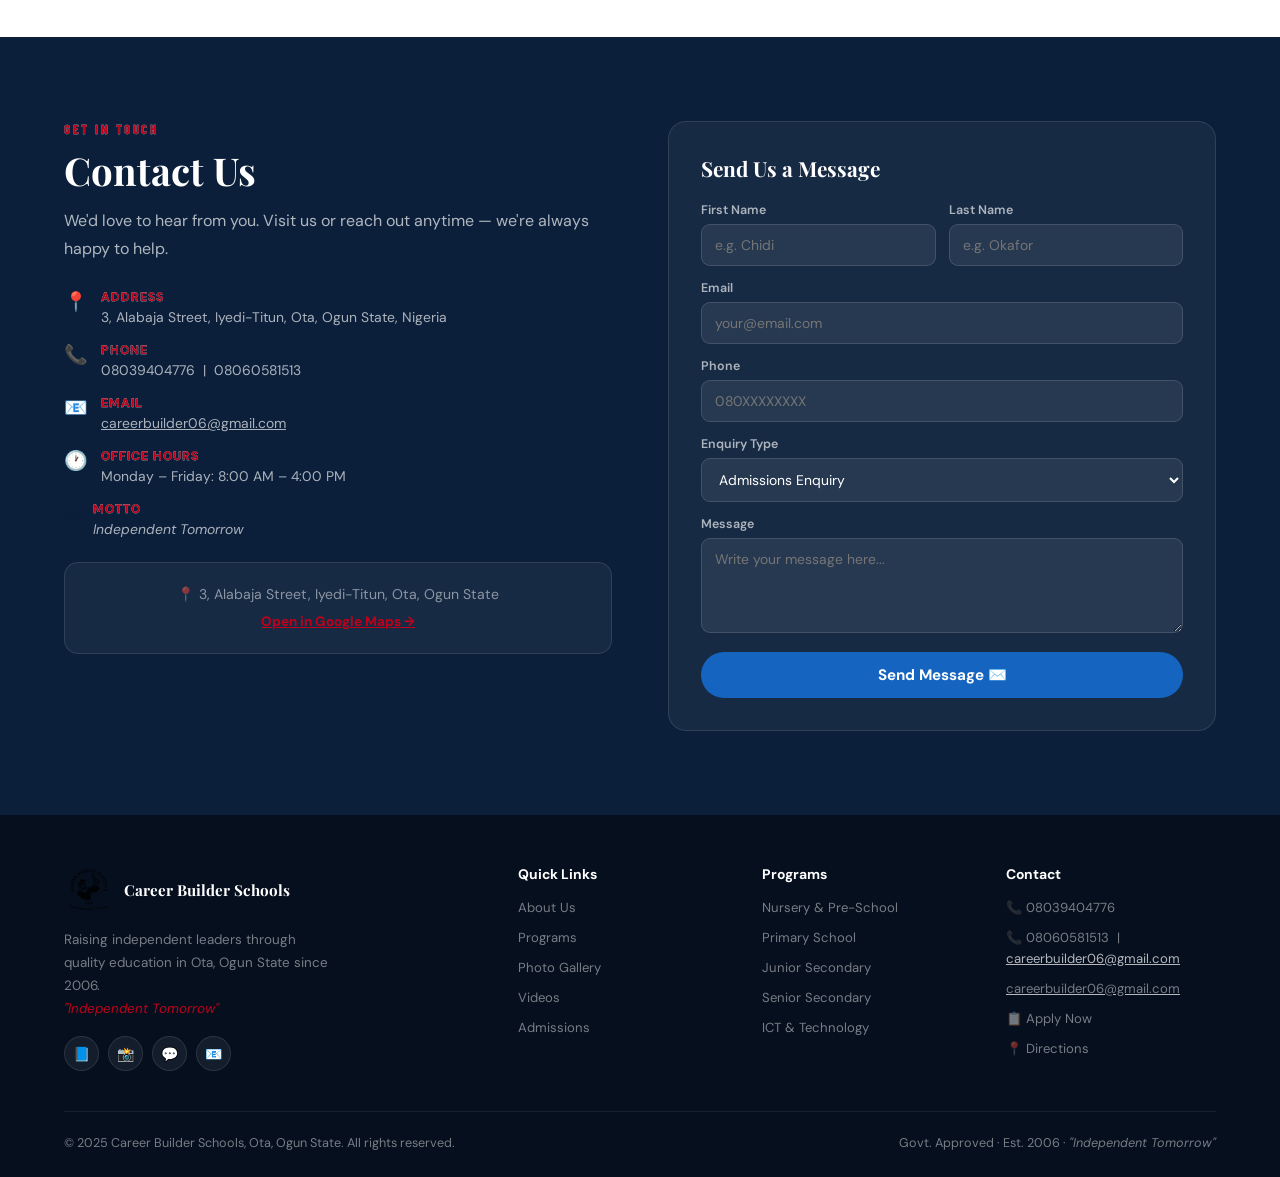
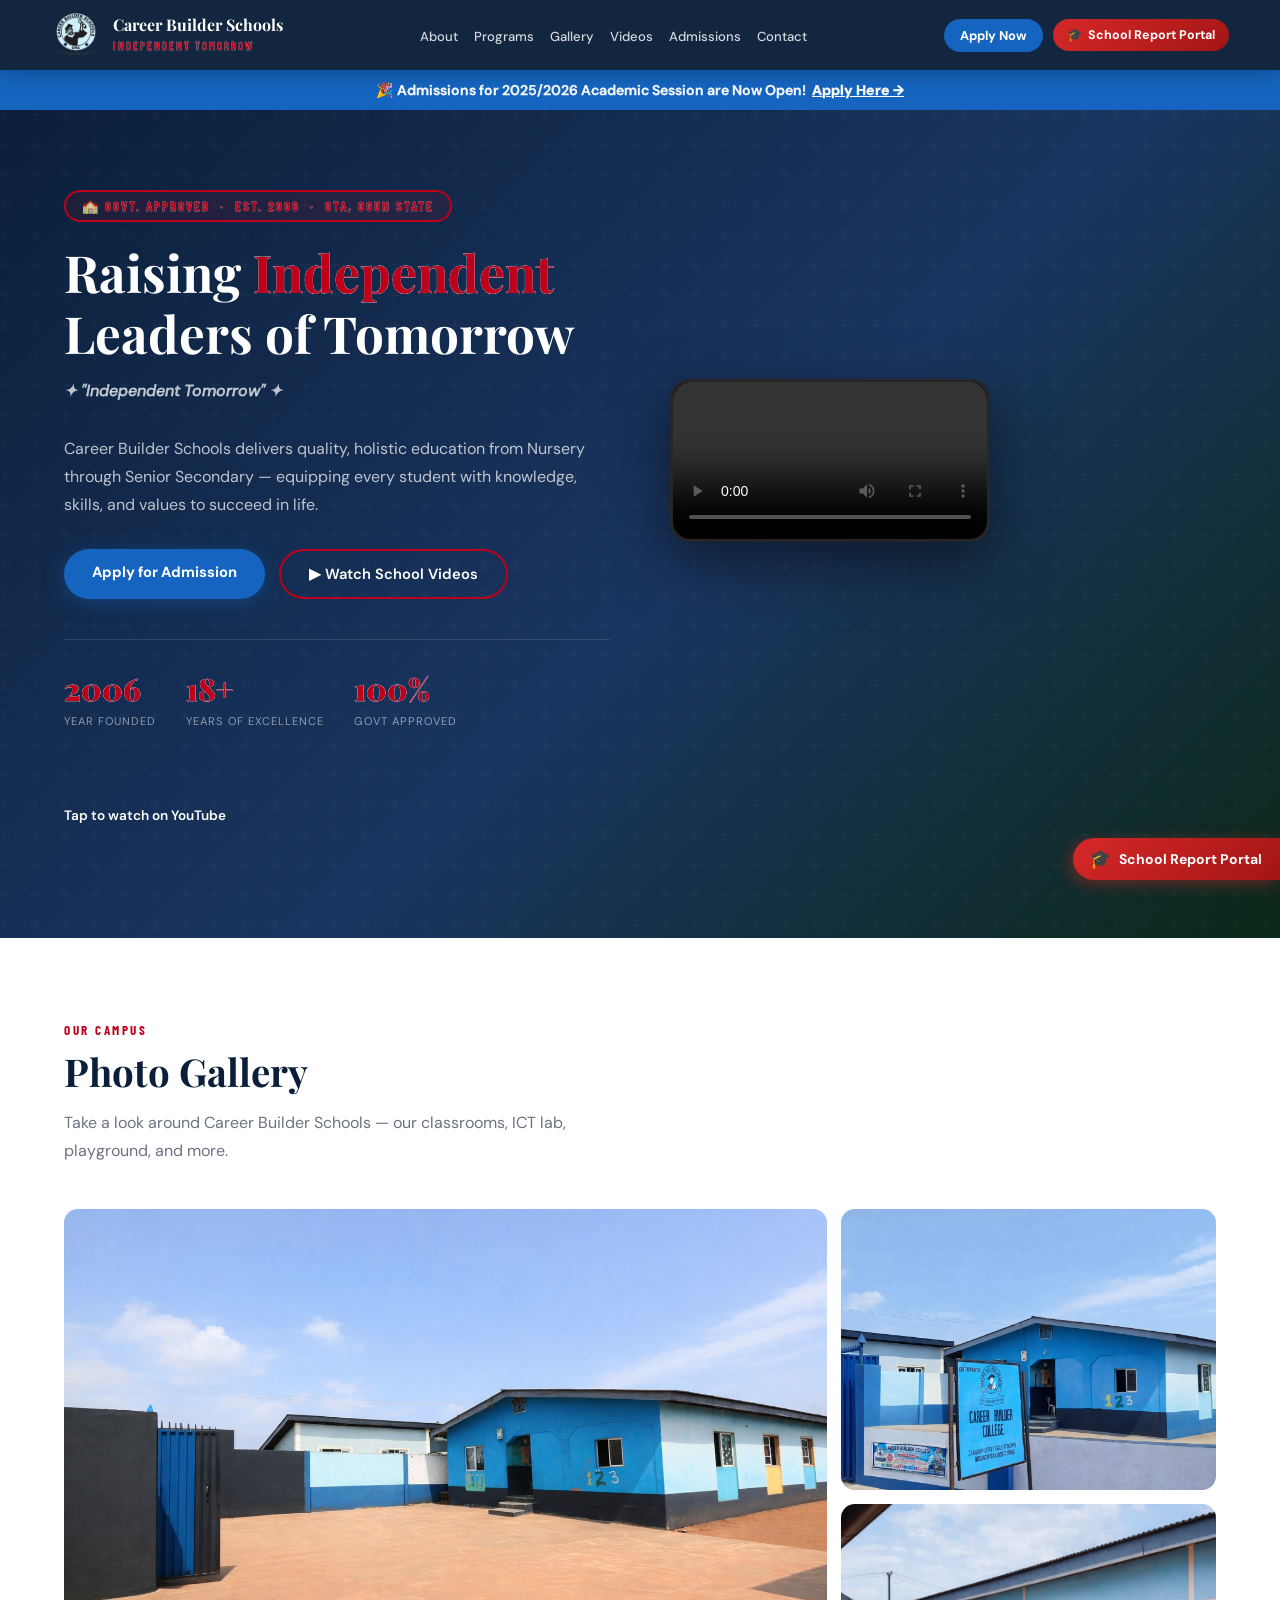
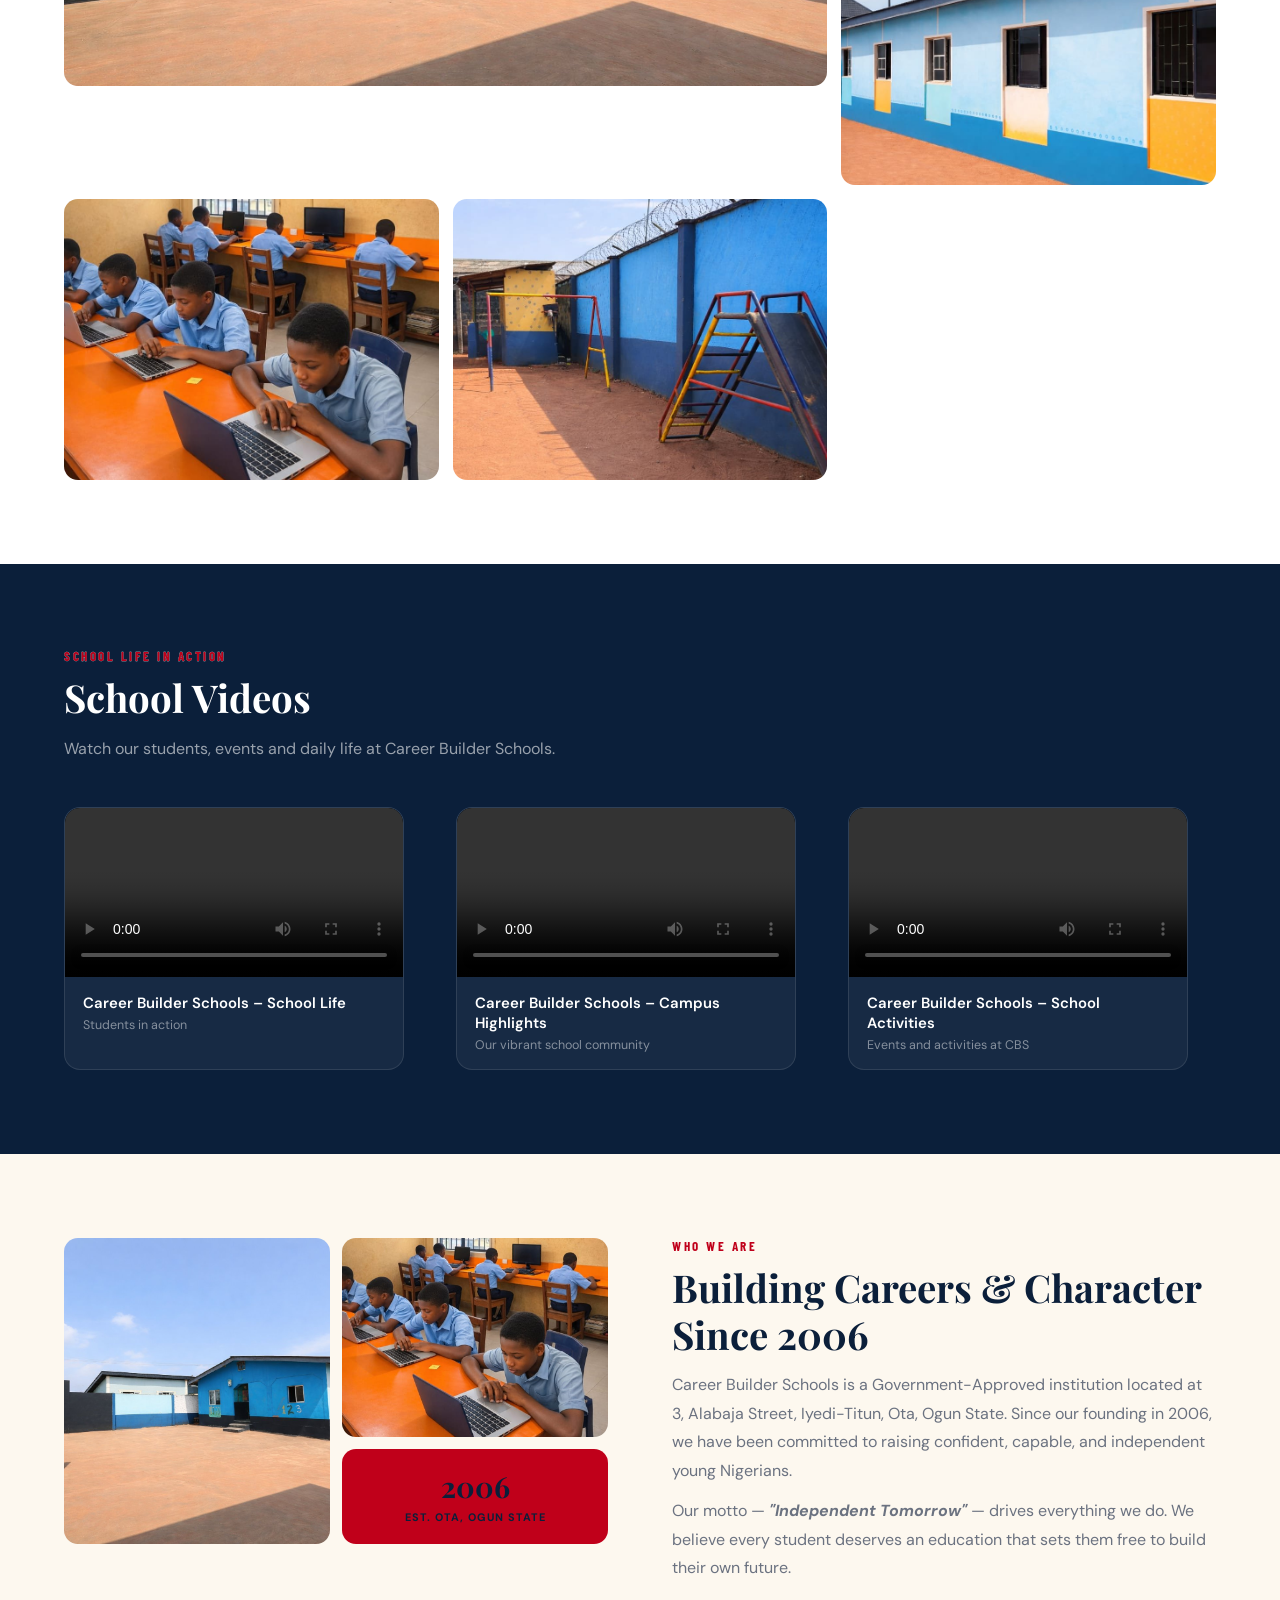
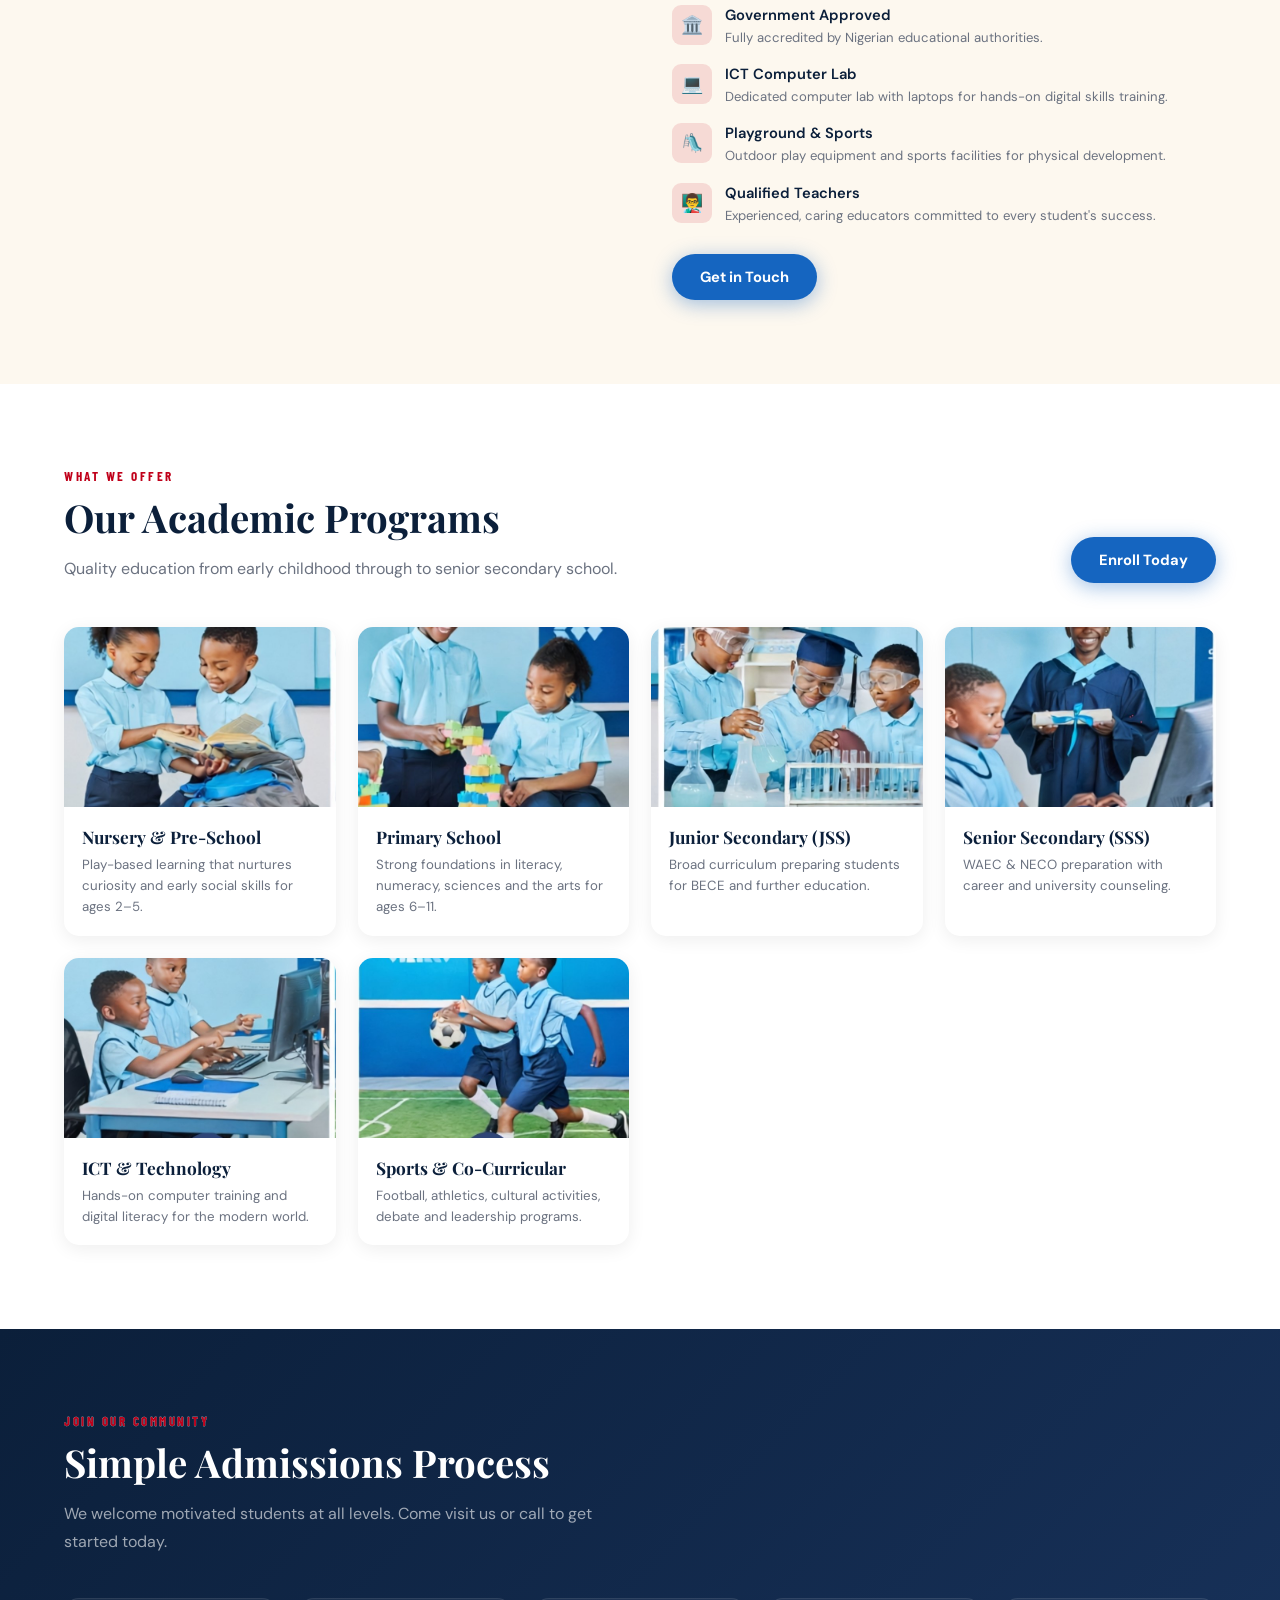
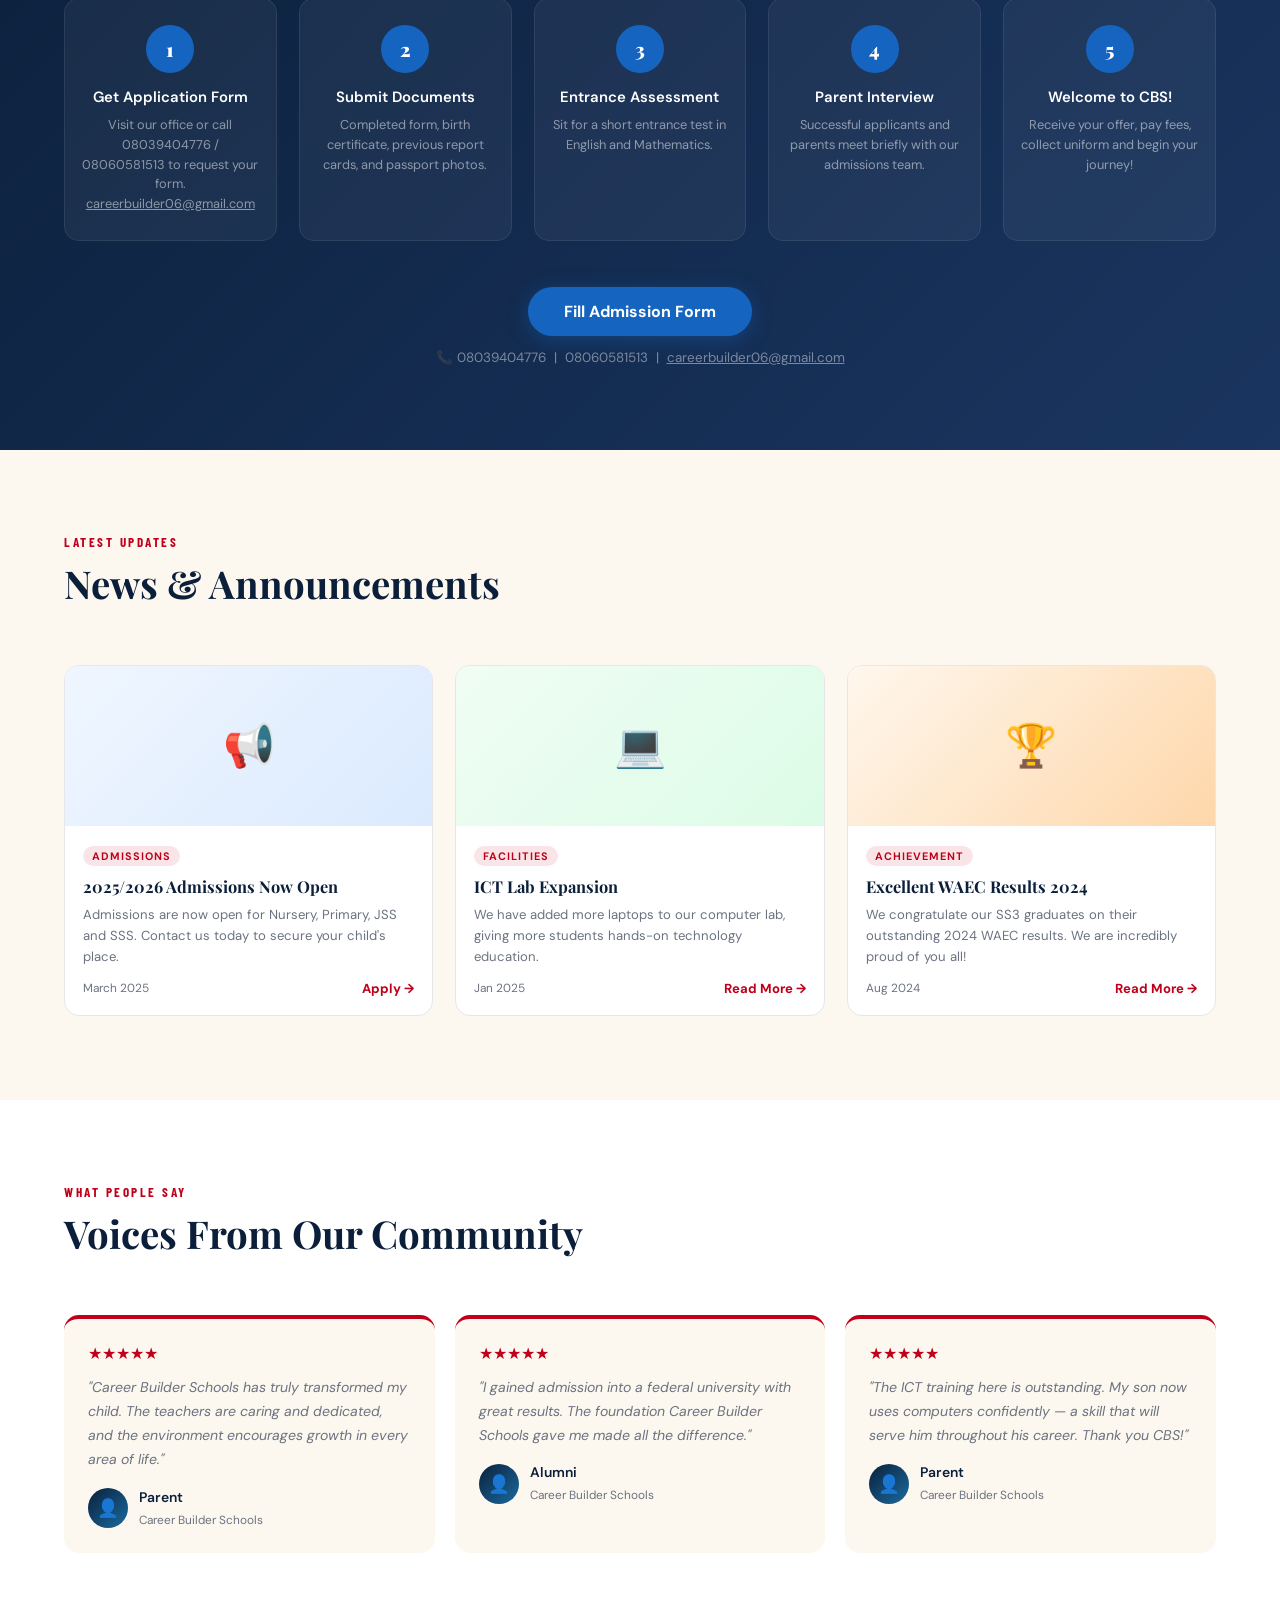
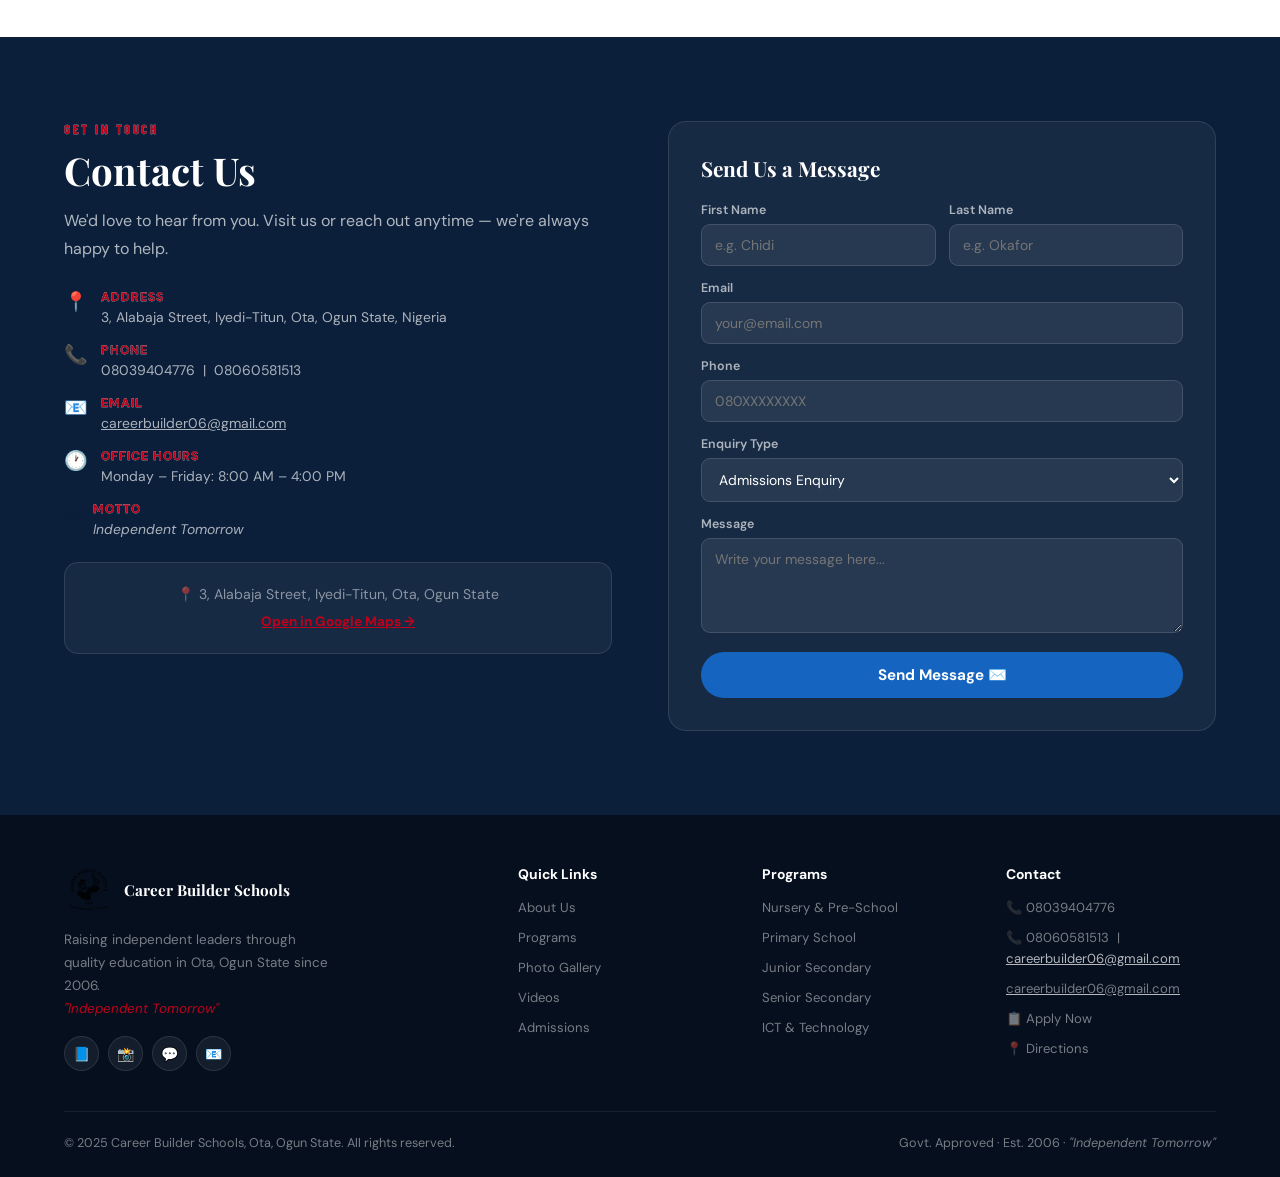
